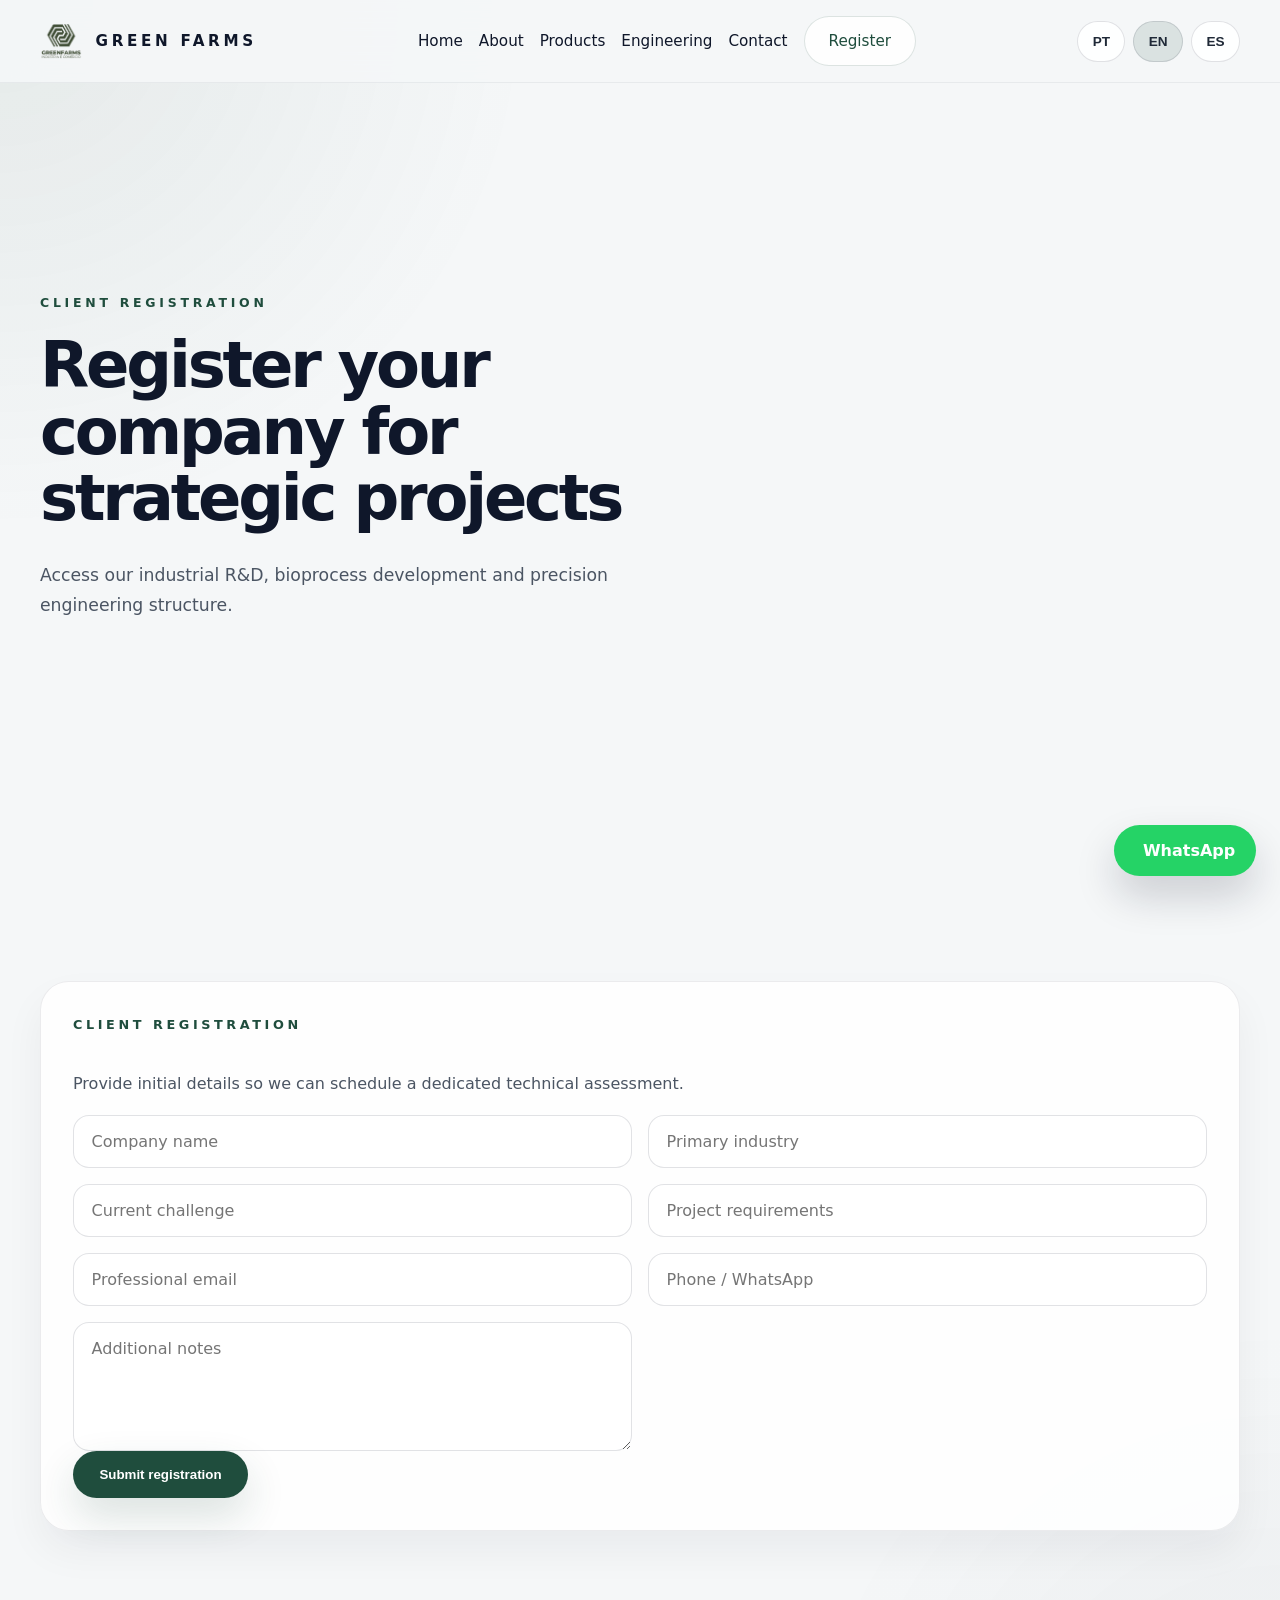
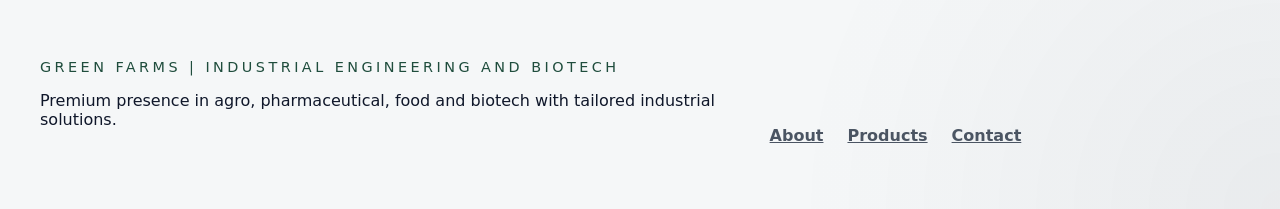
==== cadastro.html @ e85f62c5 "Atualização completa do tema" ====
<!DOCTYPE html>
<html lang="pt-BR">
<head>
  <meta charset="UTF-8">
  <meta name="viewport" content="width=device-width, initial-scale=1.0">
  <title>Green Farms | Cadastro de Cliente</title>
  <meta name="description" content="Registre sua empresa para projetos industriais sob medida e acesso técnico premium da Green Farms.">
  <link rel="stylesheet" href="styles.css">
</head>
<body>
  <div class="page-shell">
    <header class="site-header">
      <div class="container header-inner">
        <a class="brand" href="index.html">
          <img src="images/company_logo.png" alt="Green Farms" class="brand-mark">
          <span class="brand-text">GREEN FARMS</span>
        </a>
        <button class="nav-toggle" aria-label="Abrir navegação" data-toggle="nav"></button>
        <nav class="site-nav" data-nav>
          <a data-i18n="nav.home" href="index.html">Início</a>
          <a data-i18n="nav.about" href="sobre.html">Sobre</a>
          <a data-i18n="nav.products" href="produtos.html">Produtos</a>
          <a data-i18n="nav.engineering" href="engenharia.html">Engenharia</a>
          <a data-i18n="nav.contact" href="contato.html">Contato</a>
          <a data-i18n="nav.register" href="cadastro.html" class="button outline">Cadastro</a>
        </nav>
        <div class="language-switcher" aria-label="Mudar idioma">
          <button type="button" data-lang="pt">PT</button>
          <button type="button" data-lang="en">EN</button>
          <button type="button" data-lang="es">ES</button>
        </div>
      </div>
    </header>

    <main>
      <section class="hero">
        <div class="container">
          <div class="hero-copy">
            <span class="eyebrow" data-i18n="register.formTitle">Cadastro de cliente</span>
            <h1 data-i18n="register.heroTitle">Cadastre sua empresa para projetos estratégicos</h1>
            <p data-i18n="register.heroText">Acesse nossa estrutura de P&D industrial, desenvolvimento de bioprocessos e engenharia de precisão.</p>
          </div>
        </div>
      </section>

      <section class="section-panel">
        <div class="container">
          <div class="form-card">
            <span class="section-label" data-i18n="register.formTitle">Cadastro de cliente</span>
            <p data-i18n="register.formIntro">Forneça os dados iniciais para agendarmos uma avaliação técnica dedicada.</p>
            <form>
              <div class="form-grid">
                <input type="text" placeholder="Nome da empresa" data-i18n="register.company">
                <input type="text" placeholder="Segmento principal" data-i18n="register.industry">
                <input type="text" placeholder="Desafio atual" data-i18n="register.challenge">
                <input type="text" placeholder="Requisitos do projeto" data-i18n="register.requirements">
                <input type="email" placeholder="E-mail profissional" data-i18n="contact.email">
                <input type="tel" placeholder="Telefone / WhatsApp" data-i18n="contact.phone">
                <textarea rows="5" placeholder="Notas adicionais" data-i18n="register.message"></textarea>
              </div>
              <button type="submit" class="button primary" data-i18n="register.submit">Enviar cadastro</button>
            </form>
          </div>
        </div>
      </section>
    </main>

    <footer class="site-footer footer-split">
      <div class="container footer-grid">
        <div>
          <span class="footer-label" data-i18n="footer.trust">Green Farms | Engenharia e biotecnologia industrial</span>
          <p data-i18n="footer.description">Presença premium no agro, farmacêutico, alimentício e biotecnológico com soluções industriais sob medida.</p>
        </div>
        <div class="footer-links">
          <a href="sobre.html" data-i18n="footer.about">Sobre</a>
          <a href="produtos.html" data-i18n="footer.products">Produtos</a>
          <a href="contato.html" data-i18n="footer.contact">Contato</a>
        </div>
      </div>
    </footer>
  </div>
  <a class="whatsapp-float" href="https://wa.me/5516981349898?text=Ol%C3%A1%2C%20Green%20Farms%2C%20gostaria%20de%20falar%20sobre%20uma%20solu%C3%A7%C3%A3o%20industrial." target="_blank" rel="noopener noreferrer" aria-label="WhatsApp">
    <span>WhatsApp</span>
  </a>
  <script src="app.js"></script>
</body>
</html>
---- styles.css ----
:root {
  color-scheme: light;
  font-family: Inter, system-ui, -apple-system, BlinkMacSystemFont, "Segoe UI", sans-serif;
  background: #f4f5f7;
  color: #111827;
  --bg: #f5f7f8;
  --surface: rgba(255,255,255,0.86);
  --surface-strong: #ffffff;
  --text: #0f172a;
  --text-muted: #4b5563;
  --border: rgba(15,23,42,0.08);
  --accent: #1f2937;
  --primary: #1f4d3d;
  --shadow: 0 24px 80px rgba(15,23,42,0.08);
}

* {
  box-sizing: border-box;
}

html {
  scroll-behavior: smooth;
}

body {
  margin: 0;
  min-height: 100vh;
  background: radial-gradient(circle at top left, rgba(31,77,61,0.08), transparent 24%),
              radial-gradient(circle at bottom right, rgba(15,23,42,0.05), transparent 22%),
              var(--bg);
  color: var(--text);
}

img {
  max-width: 100%;
  display: block;
}

a {
  color: inherit;
}

button,
a.button {
  cursor: pointer;
}

.page-shell {
  position: relative;
}

.container {
  width: min(1200px, calc(100% - 2rem));
  margin: 0 auto;
}

.site-header {
  position: sticky;
  top: 0;
  width: 100%;
  z-index: 20;
  backdrop-filter: blur(18px);
  background: rgba(245,247,248,0.92);
  border-bottom: 1px solid rgba(15,23,42,0.06);
}

.header-inner {
  display: flex;
  align-items: center;
  justify-content: space-between;
  gap: 1rem;
  min-height: 82px;
}

.brand {
  display: flex;
  align-items: center;
  gap: 0.85rem;
  text-decoration: none;
}

.brand-mark {
  width: 42px;
  height: 42px;
  object-fit: contain;
}

.brand-text {
  font-size: 0.95rem;
  letter-spacing: 0.24em;
  font-weight: 700;
  text-transform: uppercase;
}

.nav-toggle {
  display: none;
  width: 48px;
  height: 48px;
  border: 1px solid rgba(15,23,42,0.1);
  background: rgba(255,255,255,0.9);
  border-radius: 14px;
  position: relative;
}

.nav-toggle::before,
.nav-toggle::after,
.nav-toggle span {
  content: "";
  position: absolute;
  left: 14px;
  right: 14px;
  height: 2px;
  background: var(--accent);
  border-radius: 999px;
}

.site-nav.open {
  display: flex;
  flex-direction: column;
  gap: 0.85rem;
}

.site-nav a.active {
  color: var(--primary);
}

.form-grid {
  display: grid;
  gap: 1rem;
  grid-template-columns: repeat(2, minmax(0, 1fr));
}

.form-grid input,
.form-grid textarea {
  width: 100%;
  border: 1px solid rgba(15,23,42,0.12);
  border-radius: 1rem;
  background: rgba(255,255,255,0.96);
  color: var(--text);
  padding: 1rem 1.1rem;
  font: inherit;
}

.form-grid textarea {
  resize: vertical;
}

.map-embed {
  min-height: 420px;
  padding: 0;
}

.map-frame {
  height: 100%;
  padding: 2rem;
  display: grid;
  place-items: center;
  background: linear-gradient(180deg, rgba(15,23,42,0.1) 0%, rgba(255,255,255,0.4) 100%);
}

.map-title {
  color: var(--text);
  font-weight: 700;
  text-align: center;
}

.value-list {
  list-style: disc;
  margin: 1.4rem 0 0 1.2rem;
  padding: 0;
  color: var(--text-muted);
  line-height: 1.8;
}

.value-list li {
  margin-bottom: 0.75rem;
}

.nav-toggle::before {
  top: 16px;
}

.nav-toggle::after {
  bottom: 16px;
}

.site-nav {
  display: flex;
  align-items: center;
  gap: 1rem;
  flex-wrap: wrap;
}

.site-nav a {
  color: var(--text);
  text-decoration: none;
  font-size: 0.95rem;
  font-weight: 500;
  transition: color 0.2s ease;
}

.site-nav a:hover {
  color: var(--primary);
}

.site-nav a.button {
  border: 1px solid rgba(31,77,61,0.15);
  padding: 0.92rem 1.5rem;
  border-radius: 999px;
  background: rgba(255,255,255,0.86);
}

.site-nav a.outline {
  color: var(--primary);
}

.language-switcher {
  display: flex;
  align-items: center;
  gap: 0.5rem;
}

.language-switcher button {
  border: 1px solid rgba(15,23,42,0.12);
  background: rgba(255,255,255,0.9);
  color: var(--accent);
  font-weight: 700;
  font-size: 0.85rem;
  padding: 0.75rem 0.9rem;
  border-radius: 999px;
  transition: transform 0.2s ease, background 0.2s ease;
}

.language-switcher button:hover,
.language-switcher button.active {
  background: rgba(31,77,61,0.12);
}

.hero {
  min-height: calc(100vh - 82px);
  display: grid;
  align-items: center;
  padding: 4rem 0 6rem;
}

.hero-split .hero-panel {
  display: grid;
  grid-template-columns: minmax(0, 1.1fr) minmax(360px, 1fr);
  gap: 2rem;
  align-items: center;
}

.hero-copy {
  max-width: 640px;
}

.eyebrow {
  display: inline-flex;
  text-transform: uppercase;
  letter-spacing: 0.3em;
  font-size: 0.78rem;
  color: var(--primary);
  font-weight: 700;
  margin-bottom: 1.4rem;
}

.hero h1 {
  font-size: clamp(2.6rem, 5vw, 4.2rem);
  line-height: 1.04;
  letter-spacing: -0.05em;
  margin: 0;
}

.hero p {
  margin: 1.75rem 0 2.5rem;
  max-width: 680px;
  color: var(--text-muted);
  font-size: 1.08rem;
  line-height: 1.75;
}

.hero-actions {
  display: flex;
  flex-wrap: wrap;
  gap: 1rem;
}

.button {
  display: inline-flex;
  align-items: center;
  justify-content: center;
  padding: 1rem 1.65rem;
  border-radius: 999px;
  border: none;
  text-decoration: none;
  transition: transform 0.25s ease, box-shadow 0.25s ease, background 0.25s ease;
  font-weight: 700;
}

.button.primary {
  background: var(--primary);
  color: #ffffff;
  box-shadow: 0 18px 40px rgba(31,77,61,0.16);
}

.button.secondary {
  background: rgba(255,255,255,0.92);
  color: var(--text);
  border: 1px solid rgba(15,23,42,0.08);
}

.button:hover {
  transform: translateY(-2px);
}

.glass-card {
  background: rgba(255,255,255,0.72);
  border: 1px solid rgba(255,255,255,0.6);
  box-shadow: var(--shadow);
  backdrop-filter: blur(20px);
  border-radius: 2rem;
  overflow: hidden;
  min-height: 420px;
  display: grid;
  align-items: end;
  position: relative;
}

.glass-card img {
  width: 100%;
  height: auto;
  object-fit: cover;
  display: block;
}

.hero-media-tag {
  position: absolute;
  left: 1.5rem;
  bottom: 1.5rem;
  background: rgba(15,23,42,0.88);
  color: #ffffff;
  padding: 0.85rem 1.1rem;
  border-radius: 999px;
  max-width: 75%;
  font-size: 0.9rem;
}

.section-panel {
  padding: 5rem 0;
}

.section-featured {
  position: relative;
}

.section-grid {
  display: grid;
  gap: 2.5rem;
}

.section-featured .feature-list {
  display: grid;
  gap: 1.25rem;
}

.section-label {
  display: inline-flex;
  font-size: 0.8rem;
  letter-spacing: 0.28em;
  text-transform: uppercase;
  color: var(--primary);
  font-weight: 700;
  margin-bottom: 1rem;
}

.section-panel h2,
.section-panel h3 {
  color: var(--text);
}

.section-panel h2 {
  font-size: clamp(2rem, 4vw, 3.2rem);
  line-height: 1.05;
  max-width: 12ch;
  margin: 0;
}

.section-panel p {
  margin-top: 1.4rem;
  max-width: 700px;
  color: var(--text-muted);
  line-height: 1.8;
}

.feature-card,
.statement-card,
.glass-panel,
.info-card,
.form-card {
  background: var(--surface);
  border: 1px solid var(--border);
  border-radius: 1.8rem;
  padding: 2rem;
  box-shadow: 0 20px 40px rgba(15,23,42,0.05);
}

.feature-card h3,
.statement-card span {
  margin: 0 0 0.85rem;
  font-size: 1.05rem;
}

.feature-card p,
.statement-card p {
  margin: 0;
  color: var(--text-muted);
  line-height: 1.75;
}

.statements-grid {
  display: grid;
  gap: 1.25rem;
  grid-template-columns: repeat(auto-fit, minmax(220px, 1fr));
}

.section-statements {
  padding-top: 3rem;
}

.footer-split {
  padding: 3rem 0 4rem;
}

.footer-grid {
  display: grid;
  gap: 1.5rem;
  grid-template-columns: 1.5fr 1fr;
}

.footer-label {
  display: block;
  font-size: 0.9rem;
  letter-spacing: 0.24em;
  text-transform: uppercase;
  color: var(--primary);
  margin-bottom: 1rem;
}

.footer-links {
  display: flex;
  gap: 1.5rem;
  flex-wrap: wrap;
  align-items: flex-end;
}

.footer-links a {
  color: var(--text-muted);
  font-weight: 600;
}

.whatsapp-float {
  position: fixed;
  right: 1.5rem;
  bottom: 1.5rem;
  display: inline-flex;
  align-items: center;
  justify-content: center;
  padding: 1rem 1.3rem;
  border-radius: 999px;
  background: #25d366;
  color: #fff;
  text-decoration: none;
  box-shadow: 0 20px 40px rgba(15,23,42,0.18);
  z-index: 30;
  font-weight: 700;
}

.whatsapp-float span {
  margin-left: 0.5rem;
}

@media (max-width: 1024px) {
  .hero-split .hero-panel {
    grid-template-columns: 1fr;
  }

  .section-grid,
  .footer-grid {
    gap: 2rem;
  }
}

@media (max-width: 820px) {
  .header-inner {
    flex-wrap: wrap;
    align-items: flex-start;
  }

  .site-nav {
    width: 100%;
    justify-content: flex-start;
  }

  .nav-toggle {
    display: inline-flex;
  }

  .form-grid {
    grid-template-columns: 1fr;
  }
}

@media (max-width: 640px) {
  .container {
    width: min(100%, calc(100% - 1.5rem));
  }

  .hero {
    padding-top: 3rem;
  }

  .hero h1 {
    font-size: clamp(2rem, 9vw, 3.2rem);
  }

  .site-nav {
    flex-direction: column;
    width: 100%;
    padding: 1rem 0;
    border-top: 1px solid rgba(15,23,42,0.08);
  }

  .site-nav a {
    margin: 0;
    padding: 0.55rem 0;
  }

  .language-switcher {
    width: 100%;
    justify-content: flex-start;
    margin-top: 0.75rem;
  }
}
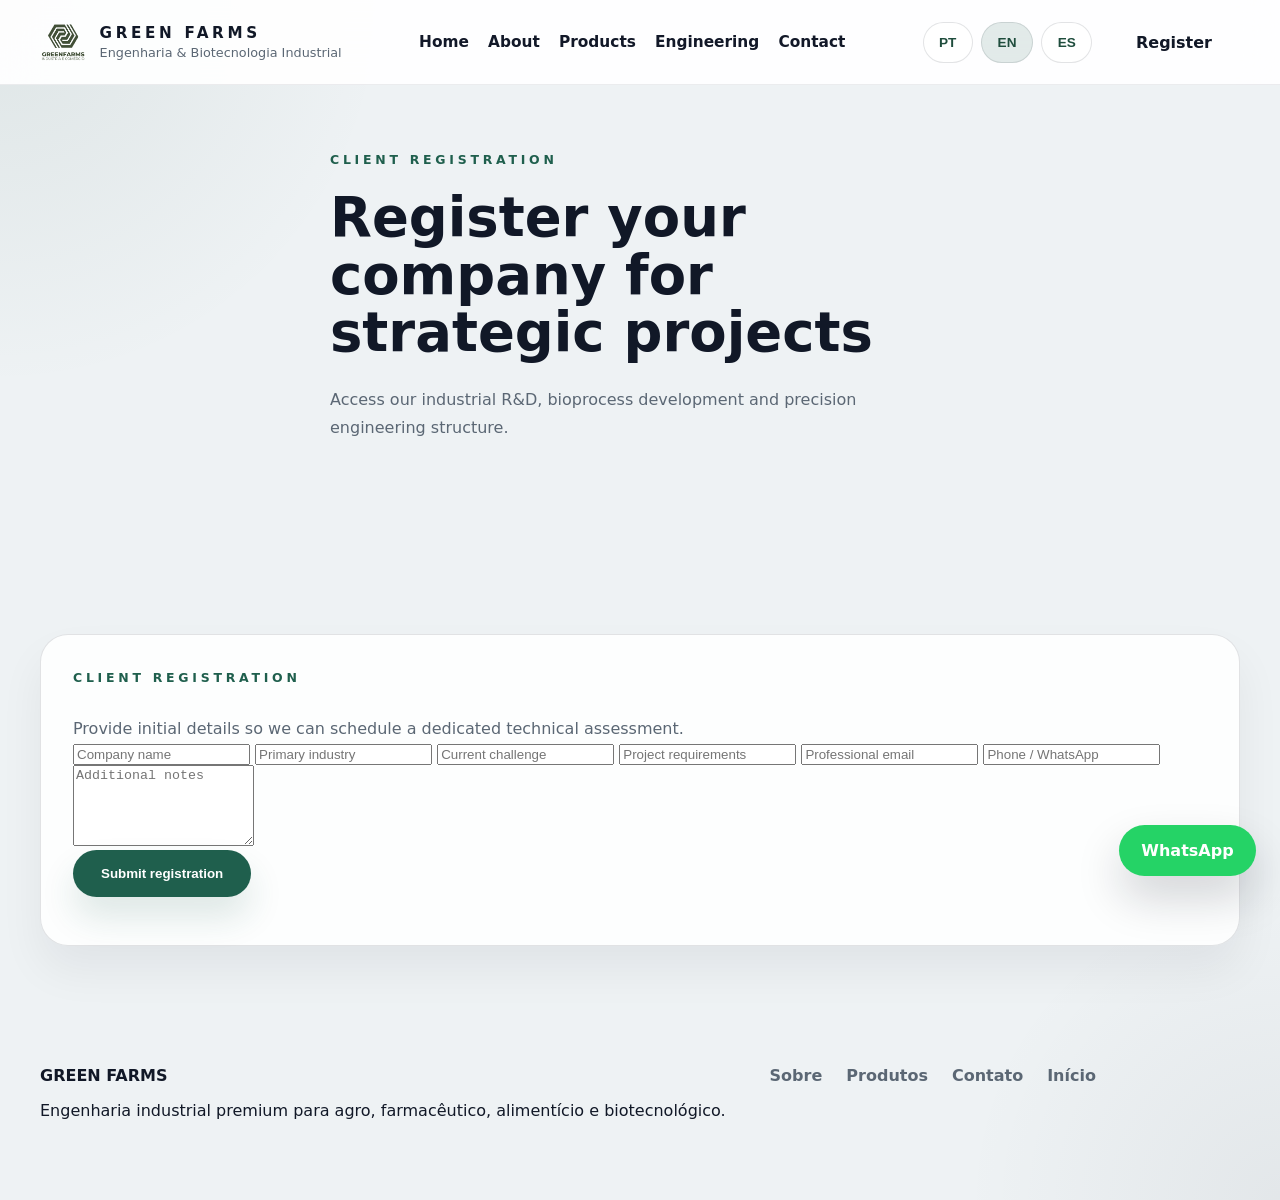
==== commit f7a68497: "Atualização completa do tema" ====
--- a/cadastro.html
+++ b/cadastro.html
@@ -13,75 +13,81 @@
       <div class="container header-inner">
         <a class="brand" href="index.html">
           <img src="images/company_logo.png" alt="Green Farms" class="brand-mark">
-          <span class="brand-text">GREEN FARMS</span>
+          <div class="brand-details">
+            <strong class="brand-name">GREEN FARMS</strong>
+            <span class="brand-subtitle">Engenharia & Biotecnologia Industrial</span>
+          </div>
         </a>
-        <button class="nav-toggle" aria-label="Abrir navegação" data-toggle="nav"></button>
+
         <nav class="site-nav" data-nav>
           <a data-i18n="nav.home" href="index.html">Início</a>
           <a data-i18n="nav.about" href="sobre.html">Sobre</a>
           <a data-i18n="nav.products" href="produtos.html">Produtos</a>
           <a data-i18n="nav.engineering" href="engenharia.html">Engenharia</a>
           <a data-i18n="nav.contact" href="contato.html">Contato</a>
-          <a data-i18n="nav.register" href="cadastro.html" class="button outline">Cadastro</a>
         </nav>
-        <div class="language-switcher" aria-label="Mudar idioma">
-          <button type="button" data-lang="pt">PT</button>
-          <button type="button" data-lang="en">EN</button>
-          <button type="button" data-lang="es">ES</button>
+
+        <div class="header-actions">
+          <div class="language-switcher" aria-label="Mudar idioma">
+            <button type="button" data-lang="pt">PT</button>
+            <button type="button" data-lang="en">EN</button>
+            <button type="button" data-lang="es">ES</button>
+          </div>
+          <a href="cadastro.html" class="button outline" data-i18n="nav.register">Cadastro</a>
+          <button class="nav-toggle" aria-label="Abrir navegação" data-toggle="nav"></button>
         </div>
       </div>
     </header>
 
     <main>
-      <section class="hero">
-        <div class="container">
-          <div class="hero-copy">
-            <span class="eyebrow" data-i18n="register.formTitle">Cadastro de cliente</span>
-            <h1 data-i18n="register.heroTitle">Cadastre sua empresa para projetos estratégicos</h1>
-            <p data-i18n="register.heroText">Acesse nossa estrutura de P&D industrial, desenvolvimento de bioprocessos e engenharia de precisão.</p>
-          </div>
+      <section class="hero section-medium">
+        <div class="container hero-copy">
+          <span class="eyebrow" data-i18n="register.formTitle">Cadastro de cliente</span>
+          <h1 data-i18n="register.heroTitle">Registre sua empresa para projetos industriais estratégicos.</h1>
+          <p data-i18n="register.heroText">Tenha acesso ao nosso know-how em P&D industrial, bioprocessos e engenharia de precisão.</p>
         </div>
       </section>
 
-      <section class="section-panel">
+      <section class="section section-panel">
         <div class="container">
           <div class="form-card">
             <span class="section-label" data-i18n="register.formTitle">Cadastro de cliente</span>
             <p data-i18n="register.formIntro">Forneça os dados iniciais para agendarmos uma avaliação técnica dedicada.</p>
-            <form>
+            <form data-endpoint="contact">
               <div class="form-grid">
-                <input type="text" placeholder="Nome da empresa" data-i18n="register.company">
-                <input type="text" placeholder="Segmento principal" data-i18n="register.industry">
-                <input type="text" placeholder="Desafio atual" data-i18n="register.challenge">
-                <input type="text" placeholder="Requisitos do projeto" data-i18n="register.requirements">
-                <input type="email" placeholder="E-mail profissional" data-i18n="contact.email">
-                <input type="tel" placeholder="Telefone / WhatsApp" data-i18n="contact.phone">
-                <textarea rows="5" placeholder="Notas adicionais" data-i18n="register.message"></textarea>
+                <input name="company" type="text" placeholder="Nome da empresa" data-i18n="register.company" required>
+                <input name="industry" type="text" placeholder="Segmento principal" data-i18n="register.industry" required>
+                <input name="challenge" type="text" placeholder="Desafio atual" data-i18n="register.challenge" required>
+                <input name="requirements" type="text" placeholder="Requisitos do projeto" data-i18n="register.requirements" required>
+                <input name="email" type="email" placeholder="E-mail profissional" data-i18n="contact.email" required>
+                <input name="phone" type="tel" placeholder="Telefone / WhatsApp" data-i18n="contact.phone" required>
+                <textarea name="message" rows="5" placeholder="Notas adicionais" data-i18n="register.message"></textarea>
               </div>
               <button type="submit" class="button primary" data-i18n="register.submit">Enviar cadastro</button>
+              <p class="form-status" aria-live="polite"></p>
             </form>
           </div>
         </div>
       </section>
     </main>
 
-    <footer class="site-footer footer-split">
+    <footer class="site-footer">
       <div class="container footer-grid">
         <div>
-          <span class="footer-label" data-i18n="footer.trust">Green Farms | Engenharia e biotecnologia industrial</span>
-          <p data-i18n="footer.description">Presença premium no agro, farmacêutico, alimentício e biotecnológico com soluções industriais sob medida.</p>
+          <strong>GREEN FARMS</strong>
+          <p>Engenharia industrial premium para agro, farmacêutico, alimentício e biotecnológico.</p>
         </div>
-        <div class="footer-links">
-          <a href="sobre.html" data-i18n="footer.about">Sobre</a>
-          <a href="produtos.html" data-i18n="footer.products">Produtos</a>
-          <a href="contato.html" data-i18n="footer.contact">Contato</a>
-        </div>
+        <nav class="footer-nav">
+          <a href="sobre.html">Sobre</a>
+          <a href="produtos.html">Produtos</a>
+          <a href="contato.html">Contato</a>
+          <a href="index.html">Início</a>
+        </nav>
       </div>
     </footer>
   </div>
-  <a class="whatsapp-float" href="https://wa.me/5516981349898?text=Ol%C3%A1%2C%20Green%20Farms%2C%20gostaria%20de%20falar%20sobre%20uma%20solu%C3%A7%C3%A3o%20industrial." target="_blank" rel="noopener noreferrer" aria-label="WhatsApp">
-    <span>WhatsApp</span>
-  </a>
+
+  <a class="whatsapp-float" href="https://wa.me/5516981349898?text=Ol%C3%A1%2C%20Green%20Farms.%20Preciso%20de%20uma%20solu%C3%A7%C3%A3o%20industrial." target="_blank" rel="noopener noreferrer">WhatsApp</a>
   <script src="app.js"></script>
 </body>
 </html>
--- a/styles.css
+++ b/styles.css
@@ -1,17 +1,19 @@
+/* Global theme */
 :root {
   color-scheme: light;
   font-family: Inter, system-ui, -apple-system, BlinkMacSystemFont, "Segoe UI", sans-serif;
-  background: #f4f5f7;
+  background: #f5f7f9;
   color: #111827;
-  --bg: #f5f7f8;
-  --surface: rgba(255,255,255,0.86);
+  --bg: #eef2f4;
+  --surface: rgba(255,255,255,0.88);
   --surface-strong: #ffffff;
-  --text: #0f172a;
-  --text-muted: #4b5563;
-  --border: rgba(15,23,42,0.08);
-  --accent: #1f2937;
-  --primary: #1f4d3d;
-  --shadow: 0 24px 80px rgba(15,23,42,0.08);
+  --text: #121828;
+  --text-muted: #5b6774;
+  --border: rgba(18,24,40,0.12);
+  --accent: #1f4d3d;
+  --primary: #1f5f4d;
+  --shadow: 0 30px 60px rgba(18,24,40,0.08);
+  --radius: 28px;
 }
 
 * {
@@ -25,10 +27,9 @@
 body {
   margin: 0;
   min-height: 100vh;
-  background: radial-gradient(circle at top left, rgba(31,77,61,0.08), transparent 24%),
-              radial-gradient(circle at bottom right, rgba(15,23,42,0.05), transparent 22%),
+  background: radial-gradient(circle at top left, rgba(31,77,61,0.08), transparent 22%),
+              radial-gradient(circle at bottom right, rgba(18,24,40,0.05), transparent 18%),
               var(--bg);
-  color: var(--text);
 }
 
 img {
@@ -59,9 +60,9 @@
   top: 0;
   width: 100%;
   z-index: 20;
+  background: rgba(255,255,255,0.92);
+  border-bottom: 1px solid rgba(18,24,40,0.08);
   backdrop-filter: blur(18px);
-  background: rgba(245,247,248,0.92);
-  border-bottom: 1px solid rgba(15,23,42,0.06);
 }
 
 .header-inner {
@@ -69,7 +70,7 @@
   align-items: center;
   justify-content: space-between;
   gap: 1rem;
-  min-height: 82px;
+  min-height: 84px;
 }
 
 .brand {
@@ -80,31 +81,96 @@
 }
 
 .brand-mark {
-  width: 42px;
-  height: 42px;
+  width: 46px;
+  height: 46px;
   object-fit: contain;
 }
 
-.brand-text {
+.brand-details {
+  display: flex;
+  flex-direction: column;
+  gap: 0.15rem;
+}
+
+.brand-name {
   font-size: 0.95rem;
   letter-spacing: 0.24em;
   font-weight: 700;
   text-transform: uppercase;
 }
 
+.brand-subtitle {
+  font-size: 0.8rem;
+  color: var(--text-muted);
+}
+
+.site-nav {
+  display: flex;
+  align-items: center;
+  gap: 1.2rem;
+  flex-wrap: wrap;
+}
+
+.site-nav a {
+  color: var(--text);
+  text-decoration: none;
+  font-size: 0.96rem;
+  font-weight: 600;
+  transition: color 0.2s ease;
+}
+
+.site-nav a:hover,
+.site-nav a.active {
+  color: var(--primary);
+}
+
+.site-nav a.button {
+  padding: 0.95rem 1.5rem;
+  border-radius: 999px;
+  border: 1px solid rgba(31,95,77,0.16);
+  background: rgba(255,255,255,0.92);
+}
+
+.header-actions {
+  display: flex;
+  align-items: center;
+  gap: 1rem;
+}
+
+.language-switcher {
+  display: flex;
+  align-items: center;
+  gap: 0.55rem;
+}
+
+.language-switcher button {
+  border: 1px solid rgba(18,24,40,0.12);
+  background: rgba(255,255,255,0.92);
+  color: var(--accent);
+  font-weight: 700;
+  font-size: 0.85rem;
+  padding: 0.75rem 0.95rem;
+  border-radius: 999px;
+  transition: background 0.2s ease, transform 0.2s ease;
+}
+
+.language-switcher button:hover,
+.language-switcher button.active {
+  background: rgba(31,95,77,0.12);
+}
+
 .nav-toggle {
   display: none;
-  width: 48px;
-  height: 48px;
-  border: 1px solid rgba(15,23,42,0.1);
-  background: rgba(255,255,255,0.9);
-  border-radius: 14px;
+  width: 46px;
+  height: 46px;
+  border: 1px solid rgba(18,24,40,0.12);
+  border-radius: 16px;
+  background: rgba(255,255,255,0.95);
   position: relative;
 }
 
 .nav-toggle::before,
-.nav-toggle::after,
-.nav-toggle span {
+.nav-toggle::after {
   content: "";
   position: absolute;
   left: 14px;
@@ -114,68 +180,6 @@
   border-radius: 999px;
 }
 
-.site-nav.open {
-  display: flex;
-  flex-direction: column;
-  gap: 0.85rem;
-}
-
-.site-nav a.active {
-  color: var(--primary);
-}
-
-.form-grid {
-  display: grid;
-  gap: 1rem;
-  grid-template-columns: repeat(2, minmax(0, 1fr));
-}
-
-.form-grid input,
-.form-grid textarea {
-  width: 100%;
-  border: 1px solid rgba(15,23,42,0.12);
-  border-radius: 1rem;
-  background: rgba(255,255,255,0.96);
-  color: var(--text);
-  padding: 1rem 1.1rem;
-  font: inherit;
-}
-
-.form-grid textarea {
-  resize: vertical;
-}
-
-.map-embed {
-  min-height: 420px;
-  padding: 0;
-}
-
-.map-frame {
-  height: 100%;
-  padding: 2rem;
-  display: grid;
-  place-items: center;
-  background: linear-gradient(180deg, rgba(15,23,42,0.1) 0%, rgba(255,255,255,0.4) 100%);
-}
-
-.map-title {
-  color: var(--text);
-  font-weight: 700;
-  text-align: center;
-}
-
-.value-list {
-  list-style: disc;
-  margin: 1.4rem 0 0 1.2rem;
-  padding: 0;
-  color: var(--text-muted);
-  line-height: 1.8;
-}
-
-.value-list li {
-  margin-bottom: 0.75rem;
-}
-
 .nav-toggle::before {
   top: 16px;
 }
@@ -184,77 +188,30 @@
   bottom: 16px;
 }
 
-.site-nav {
-  display: flex;
-  align-items: center;
-  gap: 1rem;
-  flex-wrap: wrap;
-}
-
-.site-nav a {
-  color: var(--text);
-  text-decoration: none;
-  font-size: 0.95rem;
-  font-weight: 500;
-  transition: color 0.2s ease;
-}
-
-.site-nav a:hover {
-  color: var(--primary);
-}
-
-.site-nav a.button {
-  border: 1px solid rgba(31,77,61,0.15);
-  padding: 0.92rem 1.5rem;
-  border-radius: 999px;
-  background: rgba(255,255,255,0.86);
-}
-
-.site-nav a.outline {
-  color: var(--primary);
-}
-
-.language-switcher {
-  display: flex;
-  align-items: center;
-  gap: 0.5rem;
-}
-
-.language-switcher button {
-  border: 1px solid rgba(15,23,42,0.12);
-  background: rgba(255,255,255,0.9);
-  color: var(--accent);
-  font-weight: 700;
-  font-size: 0.85rem;
-  padding: 0.75rem 0.9rem;
-  border-radius: 999px;
-  transition: transform 0.2s ease, background 0.2s ease;
-}
-
-.language-switcher button:hover,
-.language-switcher button.active {
-  background: rgba(31,77,61,0.12);
-}
-
 .hero {
-  min-height: calc(100vh - 82px);
-  display: grid;
-  align-items: center;
-  padding: 4rem 0 6rem;
-}
-
-.hero-split .hero-panel {
-  display: grid;
-  grid-template-columns: minmax(0, 1.1fr) minmax(360px, 1fr);
+  padding: 5rem 0 6rem;
+}
+
+.hero.section-medium {
+  padding: 4rem 0 5rem;
+}
+
+.hero.section-large {
+  padding: 5rem 0 6rem;
+}
+
+.hero-grid {
+  display: grid;
+  grid-template-columns: 1.1fr 0.9fr;
   gap: 2rem;
   align-items: center;
 }
 
 .hero-copy {
-  max-width: 640px;
-}
-
-.eyebrow {
+  max-width: 620px;
+}
+
+.hero-copy .eyebrow {
   display: inline-flex;
   text-transform: uppercase;
   letter-spacing: 0.3em;
@@ -265,18 +222,17 @@
 }
 
 .hero h1 {
-  font-size: clamp(2.6rem, 5vw, 4.2rem);
-  line-height: 1.04;
-  letter-spacing: -0.05em;
+  font-size: clamp(2.1rem, 4.5vw, 3.4rem);
+  line-height: 1.05;
   margin: 0;
 }
 
 .hero p {
-  margin: 1.75rem 0 2.5rem;
-  max-width: 680px;
+  margin: 1.6rem 0 2.5rem;
   color: var(--text-muted);
-  font-size: 1.08rem;
+  max-width: 700px;
   line-height: 1.75;
+  font-size: 1rem;
 }
 
 .hero-actions {
@@ -289,172 +245,218 @@
   display: inline-flex;
   align-items: center;
   justify-content: center;
-  padding: 1rem 1.65rem;
+  padding: 1rem 1.75rem;
   border-radius: 999px;
   border: none;
   text-decoration: none;
+  font-weight: 700;
   transition: transform 0.25s ease, box-shadow 0.25s ease, background 0.25s ease;
-  font-weight: 700;
 }
 
 .button.primary {
   background: var(--primary);
   color: #ffffff;
-  box-shadow: 0 18px 40px rgba(31,77,61,0.16);
+  box-shadow: 0 20px 35px rgba(31,95,77,0.14);
 }
 
 .button.secondary {
   background: rgba(255,255,255,0.92);
   color: var(--text);
-  border: 1px solid rgba(15,23,42,0.08);
+  border: 1px solid rgba(18,24,40,0.12);
 }
 
 .button:hover {
   transform: translateY(-2px);
 }
 
-.glass-card {
-  background: rgba(255,255,255,0.72);
-  border: 1px solid rgba(255,255,255,0.6);
-  box-shadow: var(--shadow);
-  backdrop-filter: blur(20px);
+.hero-pillars {
+  display: grid;
+  grid-template-columns: repeat(3, minmax(0, auto));
+  gap: 0.75rem;
+  margin-top: 2rem;
+}
+
+.hero-pillars span {
+  font-size: 0.85rem;
+  color: var(--text-muted);
+  padding: 0.95rem 1rem;
+  background: rgba(255,255,255,0.9);
+  border-radius: 999px;
+  border: 1px solid rgba(18,24,40,0.08);
+}
+
+.hero-media {
+  display: grid;
+}
+
+.visual-card {
   border-radius: 2rem;
   overflow: hidden;
-  min-height: 420px;
-  display: grid;
-  align-items: end;
+  box-shadow: var(--shadow);
+  background: rgba(255,255,255,0.95);
   position: relative;
 }
 
-.glass-card img {
+.visual-card img {
   width: 100%;
-  height: auto;
+  aspect-ratio: 4 / 3;
   object-fit: cover;
-  display: block;
-}
-
-.hero-media-tag {
+}
+
+.visual-label {
   position: absolute;
   left: 1.5rem;
   bottom: 1.5rem;
-  background: rgba(15,23,42,0.88);
-  color: #ffffff;
-  padding: 0.85rem 1.1rem;
-  border-radius: 999px;
-  max-width: 75%;
+  background: rgba(18,24,40,0.88);
+  color: #fff;
+  padding: 0.85rem 1.15rem;
+  border-radius: 999px;
   font-size: 0.9rem;
 }
 
-.section-panel {
-  padding: 5rem 0;
-}
-
-.section-featured {
-  position: relative;
-}
-
-.section-grid {
-  display: grid;
-  gap: 2.5rem;
-}
-
-.section-featured .feature-list {
-  display: grid;
-  gap: 1.25rem;
+.section {
+  padding: 4.5rem 0;
+}
+
+.section-split .section-grid,
+.section-cta .cta-card {
+  display: grid;
+  grid-template-columns: 1.25fr 0.95fr;
+  gap: 2rem;
+  align-items: center;
+}
+
+.section-header {
+  margin-bottom: 2rem;
 }
 
 .section-label {
   display: inline-flex;
-  font-size: 0.8rem;
-  letter-spacing: 0.28em;
+  font-size: 0.78rem;
+  letter-spacing: 0.3em;
   text-transform: uppercase;
   color: var(--primary);
   font-weight: 700;
-  margin-bottom: 1rem;
-}
-
-.section-panel h2,
-.section-panel h3 {
-  color: var(--text);
-}
-
-.section-panel h2 {
-  font-size: clamp(2rem, 4vw, 3.2rem);
+  margin-bottom: 0.85rem;
+}
+
+.section-header h2 {
+  margin: 0;
+  font-size: clamp(2rem, 3.6vw, 3rem);
   line-height: 1.05;
-  max-width: 12ch;
-  margin: 0;
-}
-
-.section-panel p {
-  margin-top: 1.4rem;
-  max-width: 700px;
+}
+
+.section-header p,
+.feature-card p,
+.mini-card p,
+.info-card p,
+.form-card p {
+  margin: 1rem 0 0;
   color: var(--text-muted);
   line-height: 1.8;
 }
 
-.feature-card,
-.statement-card,
-.glass-panel,
+.feature-list,
+.cards-grid,
+.statements-grid {
+  display: grid;
+  gap: 1.25rem;
+}
+
+.feature-list article,
+.mini-card,
 .info-card,
-.form-card {
+.form-card,
+.cta-card {
   background: var(--surface);
   border: 1px solid var(--border);
-  border-radius: 1.8rem;
+  border-radius: var(--radius);
   padding: 2rem;
-  box-shadow: 0 20px 40px rgba(15,23,42,0.05);
-}
-
-.feature-card h3,
-.statement-card span {
-  margin: 0 0 0.85rem;
+  box-shadow: 0 24px 45px rgba(18,24,40,0.06);
+}
+
+.feature-list article strong,
+.mini-card span {
+  display: block;
   font-size: 1.05rem;
-}
-
-.feature-card p,
-.statement-card p {
-  margin: 0;
-  color: var(--text-muted);
-  line-height: 1.75;
-}
-
-.statements-grid {
-  display: grid;
-  gap: 1.25rem;
-  grid-template-columns: repeat(auto-fit, minmax(220px, 1fr));
-}
-
-.section-statements {
-  padding-top: 3rem;
-}
-
-.footer-split {
+  margin-bottom: 0.75rem;
+}
+
+.cards-grid {
+  grid-template-columns: repeat(auto-fit, minmax(240px, 1fr));
+}
+
+.mini-card {
+  min-height: 180px;
+}
+
+.mini-card span {
+  font-weight: 700;
+}
+
+.info-card {
+  min-height: 220px;
+}
+
+.form-card {
+  position: relative;
+}
+
+.map-panel {
+  min-height: 400px;
+  background: linear-gradient(180deg, rgba(255,255,255,0.96), rgba(228,236,242,0.96));
+  border: 1px solid rgba(18,24,40,0.08);
+  border-radius: var(--radius);
+  box-shadow: 0 24px 45px rgba(18,24,40,0.06);
+  display: grid;
+  place-items: center;
+  padding: 2rem;
+}
+
+.map-title {
+  display: inline-flex;
+  padding: 1rem 1.25rem;
+  background: rgba(255,255,255,0.92);
+  border-radius: 999px;
+  color: var(--text);
+  font-weight: 700;
+}
+
+.cta-card {
+  display: grid;
+  grid-template-columns: 1.35fr auto;
+  align-items: center;
+  gap: 2rem;
+  padding: 2rem 2.5rem;
+}
+
+.cta-card h2 {
+  margin: 0.5rem 0 0;
+  font-size: clamp(2rem, 3.4vw, 2.6rem);
+}
+
+.footer-grid {
+  display: grid;
+  grid-template-columns: 1.5fr 1fr;
+  gap: 1.5rem;
   padding: 3rem 0 4rem;
 }
 
-.footer-grid {
-  display: grid;
-  gap: 1.5rem;
-  grid-template-columns: 1.5fr 1fr;
-}
-
-.footer-label {
-  display: block;
-  font-size: 0.9rem;
-  letter-spacing: 0.24em;
-  text-transform: uppercase;
-  color: var(--primary);
-  margin-bottom: 1rem;
-}
-
-.footer-links {
+.footer-nav {
   display: flex;
   gap: 1.5rem;
   flex-wrap: wrap;
-  align-items: flex-end;
-}
-
-.footer-links a {
+}
+
+.footer-nav a {
   color: var(--text-muted);
+  text-decoration: none;
+  font-weight: 600;
+}
+
+.form-status {
+  margin-top: 0.9rem;
+  color: var(--primary);
   font-weight: 600;
 }
 
@@ -465,12 +467,12 @@
   display: inline-flex;
   align-items: center;
   justify-content: center;
-  padding: 1rem 1.3rem;
+  padding: 1rem 1.4rem;
   border-radius: 999px;
   background: #25d366;
   color: #fff;
   text-decoration: none;
-  box-shadow: 0 20px 40px rgba(15,23,42,0.18);
+  box-shadow: 0 22px 45px rgba(18,24,40,0.18);
   z-index: 30;
   font-weight: 700;
 }
@@ -480,13 +482,14 @@
 }
 
 @media (max-width: 1024px) {
-  .hero-split .hero-panel {
+  .hero-grid,
+  .section-split .section-grid,
+  .cta-card {
     grid-template-columns: 1fr;
   }
 
-  .section-grid,
-  .footer-grid {
-    gap: 2rem;
+  .hero {
+    padding: 4rem 0 5rem;
   }
 }
 
@@ -498,7 +501,19 @@
 
   .site-nav {
     width: 100%;
-    justify-content: flex-start;
+    flex-direction: column;
+    padding: 1rem 0;
+    border-top: 1px solid rgba(18,24,40,0.08);
+    display: none;
+  }
+
+  .site-nav.open {
+    display: flex;
+  }
+
+  .site-nav a {
+    margin: 0;
+    padding: 0.65rem 0;
   }
 
   .nav-toggle {
@@ -507,32 +522,6 @@
 
   .form-grid {
     grid-template-columns: 1fr;
-  }
-}
-
-@media (max-width: 640px) {
-  .container {
-    width: min(100%, calc(100% - 1.5rem));
-  }
-
-  .hero {
-    padding-top: 3rem;
-  }
-
-  .hero h1 {
-    font-size: clamp(2rem, 9vw, 3.2rem);
-  }
-
-  .site-nav {
-    flex-direction: column;
-    width: 100%;
-    padding: 1rem 0;
-    border-top: 1px solid rgba(15,23,42,0.08);
-  }
-
-  .site-nav a {
-    margin: 0;
-    padding: 0.55rem 0;
   }
 
   .language-switcher {
@@ -541,3 +530,17 @@
     margin-top: 0.75rem;
   }
 }
+
+@media (max-width: 640px) {
+  .container {
+    width: min(100%, calc(100% - 1.5rem));
+  }
+
+  .hero h1 {
+    font-size: clamp(1.8rem, 9vw, 2.8rem);
+  }
+
+  .hero-pillars {
+    grid-template-columns: 1fr;
+  }
+}
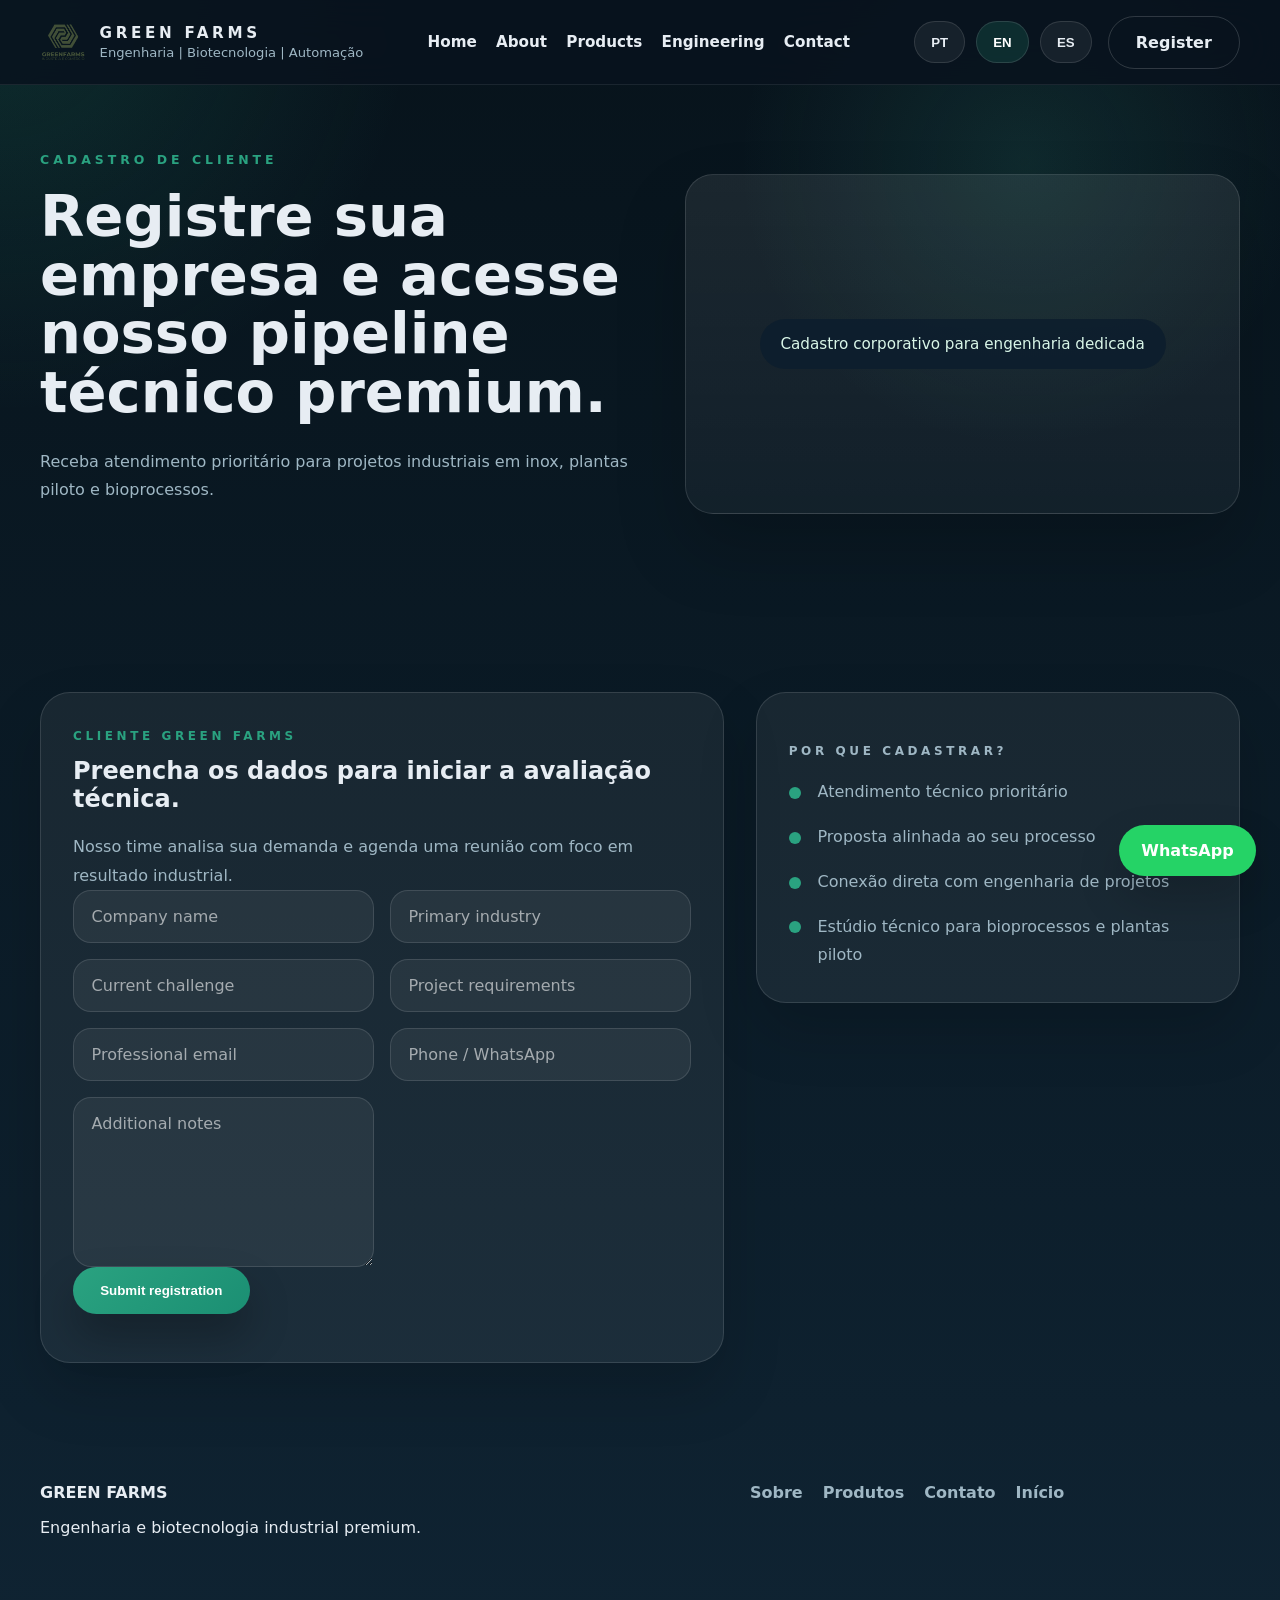
==== commit 5b78813f: "Atualização completa do tema" ====
--- a/cadastro.html
+++ b/cadastro.html
@@ -15,7 +15,7 @@
           <img src="images/company_logo.png" alt="Green Farms" class="brand-mark">
           <div class="brand-details">
             <strong class="brand-name">GREEN FARMS</strong>
-            <span class="brand-subtitle">Engenharia & Biotecnologia Industrial</span>
+            <span class="brand-subtitle">Engenharia | Biotecnologia | Automação</span>
           </div>
         </a>
 
@@ -40,19 +40,27 @@
     </header>
 
     <main>
-      <section class="hero section-medium">
-        <div class="container hero-copy">
-          <span class="eyebrow" data-i18n="register.formTitle">Cadastro de cliente</span>
-          <h1 data-i18n="register.heroTitle">Registre sua empresa para projetos industriais estratégicos.</h1>
-          <p data-i18n="register.heroText">Tenha acesso ao nosso know-how em P&D industrial, bioprocessos e engenharia de precisão.</p>
+      <section class="hero hero-medium">
+        <div class="container hero-grid">
+          <div class="hero-copy">
+            <span class="eyebrow">Cadastro de Cliente</span>
+            <h1>Registre sua empresa e acesse nosso pipeline técnico premium.</h1>
+            <p>Receba atendimento prioritário para projetos industriais em inox, plantas piloto e bioprocessos.</p>
+          </div>
+          <div class="hero-visual compact-card">
+            <div class="visual-card small-card">
+              <div class="visual-label">Cadastro corporativo para engenharia dedicada</div>
+            </div>
+          </div>
         </div>
       </section>
 
       <section class="section section-panel">
-        <div class="container">
+        <div class="container section-grid">
           <div class="form-card">
-            <span class="section-label" data-i18n="register.formTitle">Cadastro de cliente</span>
-            <p data-i18n="register.formIntro">Forneça os dados iniciais para agendarmos uma avaliação técnica dedicada.</p>
+            <span class="section-label">Cliente Green Farms</span>
+            <h2>Preencha os dados para iniciar a avaliação técnica.</h2>
+            <p>Nosso time analisa sua demanda e agenda uma reunião com foco em resultado industrial.</p>
             <form data-endpoint="contact">
               <div class="form-grid">
                 <input name="company" type="text" placeholder="Nome da empresa" data-i18n="register.company" required>
@@ -67,6 +75,16 @@
               <p class="form-status" aria-live="polite"></p>
             </form>
           </div>
+
+          <aside class="info-card">
+            <p class="section-label">Por que cadastrar?</p>
+            <ul class="checklist">
+              <li>Atendimento técnico prioritário</li>
+              <li>Proposta alinhada ao seu processo</li>
+              <li>Conexão direta com engenharia de projetos</li>
+              <li>Estúdio técnico para bioprocessos e plantas piloto</li>
+            </ul>
+          </aside>
         </div>
       </section>
     </main>
@@ -75,7 +93,7 @@
       <div class="container footer-grid">
         <div>
           <strong>GREEN FARMS</strong>
-          <p>Engenharia industrial premium para agro, farmacêutico, alimentício e biotecnológico.</p>
+          <p>Engenharia e biotecnologia industrial premium.</p>
         </div>
         <nav class="footer-nav">
           <a href="sobre.html">Sobre</a>
--- a/styles.css
+++ b/styles.css
@@ -1,22 +1,21 @@
-/* Global theme */
 :root {
-  color-scheme: light;
+  color-scheme: dark;
   font-family: Inter, system-ui, -apple-system, BlinkMacSystemFont, "Segoe UI", sans-serif;
-  background: #f5f7f9;
-  color: #111827;
-  --bg: #eef2f4;
-  --surface: rgba(255,255,255,0.88);
-  --surface-strong: #ffffff;
-  --text: #121828;
-  --text-muted: #5b6774;
-  --border: rgba(18,24,40,0.12);
-  --accent: #1f4d3d;
-  --primary: #1f5f4d;
-  --shadow: 0 30px 60px rgba(18,24,40,0.08);
+  background: #07131b;
+  color: #f4f7fb;
+  --bg: #07131b;
+  --surface: rgba(8, 23, 35, 0.88);
+  --surface-strong: rgba(16, 40, 58, 0.95);
+  --text: #e7edf3;
+  --text-muted: #9fb7c4;
+  --border: rgba(255, 255, 255, 0.12);
+  --accent: #4aa17d;
+  --primary: #2aa280;
+  --shadow: 0 30px 60px rgba(0, 0, 0, 0.25);
   --radius: 28px;
 }
 
-* {
+*, *::before, *::after {
   box-sizing: border-box;
 }
 
@@ -27,9 +26,11 @@
 body {
   margin: 0;
   min-height: 100vh;
-  background: radial-gradient(circle at top left, rgba(31,77,61,0.08), transparent 22%),
-              radial-gradient(circle at bottom right, rgba(18,24,40,0.05), transparent 18%),
-              var(--bg);
+  background: radial-gradient(circle at top left, rgba(42, 162, 128, 0.18), transparent 20%),
+              radial-gradient(circle at 80% 10%, rgba(70, 190, 160, 0.12), transparent 16%),
+              linear-gradient(180deg, #07131b 0%, #0f2332 100%);
+  color: var(--text);
+  font-size: 16px;
 }
 
 img {
@@ -39,6 +40,7 @@
 
 a {
   color: inherit;
+  text-decoration: none;
 }
 
 button,
@@ -58,10 +60,9 @@
 .site-header {
   position: sticky;
   top: 0;
-  width: 100%;
   z-index: 20;
-  background: rgba(255,255,255,0.92);
-  border-bottom: 1px solid rgba(18,24,40,0.08);
+  background: rgba(9, 19, 30, 0.88);
+  border-bottom: 1px solid rgba(255, 255, 255, 0.08);
   backdrop-filter: blur(18px);
 }
 
@@ -77,7 +78,6 @@
   display: flex;
   align-items: center;
   gap: 0.85rem;
-  text-decoration: none;
 }
 
 .brand-mark {
@@ -100,7 +100,7 @@
 }
 
 .brand-subtitle {
-  font-size: 0.8rem;
+  font-size: 0.82rem;
   color: var(--text-muted);
 }
 
@@ -113,8 +113,7 @@
 
 .site-nav a {
   color: var(--text);
-  text-decoration: none;
-  font-size: 0.96rem;
+  font-size: 0.95rem;
   font-weight: 600;
   transition: color 0.2s ease;
 }
@@ -125,10 +124,10 @@
 }
 
 .site-nav a.button {
-  padding: 0.95rem 1.5rem;
-  border-radius: 999px;
-  border: 1px solid rgba(31,95,77,0.16);
-  background: rgba(255,255,255,0.92);
+  padding: 0.95rem 1.4rem;
+  border-radius: 999px;
+  border: 1px solid rgba(42, 162, 128, 0.22);
+  background: rgba(255,255,255,0.08);
 }
 
 .header-actions {
@@ -140,32 +139,33 @@
 .language-switcher {
   display: flex;
   align-items: center;
-  gap: 0.55rem;
+  gap: 0.7rem;
 }
 
 .language-switcher button {
-  border: 1px solid rgba(18,24,40,0.12);
-  background: rgba(255,255,255,0.92);
-  color: var(--accent);
-  font-weight: 700;
-  font-size: 0.85rem;
-  padding: 0.75rem 0.95rem;
-  border-radius: 999px;
-  transition: background 0.2s ease, transform 0.2s ease;
+  border: 1px solid rgba(255,255,255,0.12);
+  background: rgba(255,255,255,0.06);
+  color: var(--text);
+  font-weight: 700;
+  font-size: 0.83rem;
+  padding: 0.8rem 1rem;
+  border-radius: 999px;
+  transition: background 0.2s ease, color 0.2s ease;
 }
 
 .language-switcher button:hover,
 .language-switcher button.active {
-  background: rgba(31,95,77,0.12);
+  background: rgba(42, 162, 128, 0.18);
+  color: #fff;
 }
 
 .nav-toggle {
   display: none;
   width: 46px;
   height: 46px;
-  border: 1px solid rgba(18,24,40,0.12);
+  border: 1px solid rgba(255,255,255,0.12);
   border-radius: 16px;
-  background: rgba(255,255,255,0.95);
+  background: rgba(255,255,255,0.06);
   position: relative;
 }
 
@@ -173,10 +173,10 @@
 .nav-toggle::after {
   content: "";
   position: absolute;
-  left: 14px;
-  right: 14px;
+  left: 12px;
+  right: 12px;
   height: 2px;
-  background: var(--accent);
+  background: var(--text);
   border-radius: 999px;
 }
 
@@ -192,272 +192,227 @@
   padding: 5rem 0 6rem;
 }
 
-.hero.section-medium {
+.hero-medium {
   padding: 4rem 0 5rem;
 }
 
-.hero.section-large {
-  padding: 5rem 0 6rem;
-}
-
 .hero-grid {
   display: grid;
-  grid-template-columns: 1.1fr 0.9fr;
+  grid-template-columns: 1.05fr 0.95fr;
   gap: 2rem;
   align-items: center;
 }
 
 .hero-copy {
-  max-width: 620px;
+  max-width: 640px;
 }
 
 .hero-copy .eyebrow {
   display: inline-flex;
   text-transform: uppercase;
-  letter-spacing: 0.3em;
+  letter-spacing: 0.32em;
   font-size: 0.78rem;
   color: var(--primary);
-  font-weight: 700;
-  margin-bottom: 1.4rem;
+  font-weight: 800;
+  margin-bottom: 1.3rem;
 }
 
 .hero h1 {
-  font-size: clamp(2.1rem, 4.5vw, 3.4rem);
-  line-height: 1.05;
   margin: 0;
+  font-size: clamp(2.25rem, 4.5vw, 3.6rem);
+  line-height: 1.02;
 }
 
 .hero p {
-  margin: 1.6rem 0 2.5rem;
+  margin: 1.6rem 0 2.2rem;
   color: var(--text-muted);
-  max-width: 700px;
+  max-width: 720px;
   line-height: 1.75;
-  font-size: 1rem;
-}
-
-.hero-actions {
-  display: flex;
-  flex-wrap: wrap;
-  gap: 1rem;
 }
 
 .button {
   display: inline-flex;
   align-items: center;
   justify-content: center;
-  padding: 1rem 1.75rem;
+  padding: 1rem 1.7rem;
   border-radius: 999px;
   border: none;
+  font-weight: 700;
   text-decoration: none;
-  font-weight: 700;
   transition: transform 0.25s ease, box-shadow 0.25s ease, background 0.25s ease;
 }
 
 .button.primary {
-  background: var(--primary);
-  color: #ffffff;
-  box-shadow: 0 20px 35px rgba(31,95,77,0.14);
-}
-
-.button.secondary {
-  background: rgba(255,255,255,0.92);
+  background: linear-gradient(135deg, var(--primary), #1b8f73);
+  color: white;
+  box-shadow: 0 22px 40px rgba(0, 0, 0, 0.25);
+}
+
+.button.outline {
+  background: transparent;
   color: var(--text);
-  border: 1px solid rgba(18,24,40,0.12);
+  border: 1px solid rgba(255,255,255,0.16);
 }
 
 .button:hover {
   transform: translateY(-2px);
 }
 
-.hero-pillars {
-  display: grid;
-  grid-template-columns: repeat(3, minmax(0, auto));
-  gap: 0.75rem;
-  margin-top: 2rem;
-}
-
-.hero-pillars span {
-  font-size: 0.85rem;
-  color: var(--text-muted);
-  padding: 0.95rem 1rem;
-  background: rgba(255,255,255,0.9);
-  border-radius: 999px;
-  border: 1px solid rgba(18,24,40,0.08);
-}
-
-.hero-media {
-  display: grid;
-}
-
-.visual-card {
-  border-radius: 2rem;
-  overflow: hidden;
-  box-shadow: var(--shadow);
-  background: rgba(255,255,255,0.95);
+.hero-visual {
+  display: grid;
+}
+
+.compact-card {
+  min-height: 340px;
+  border-radius: 28px;
+  padding: 2.2rem;
+  background: linear-gradient(180deg, rgba(255,255,255,0.08), rgba(255,255,255,0.04));
+  border: 1px solid rgba(255,255,255,0.12);
+  box-shadow: 0 35px 70px rgba(0, 0, 0, 0.18);
+}
+
+.visual-card.small-card {
+  min-height: 260px;
   position: relative;
-}
-
-.visual-card img {
-  width: 100%;
-  aspect-ratio: 4 / 3;
-  object-fit: cover;
+  display: grid;
+  place-items: center;
 }
 
 .visual-label {
-  position: absolute;
-  left: 1.5rem;
-  bottom: 1.5rem;
-  background: rgba(18,24,40,0.88);
-  color: #fff;
-  padding: 0.85rem 1.15rem;
-  border-radius: 999px;
-  font-size: 0.9rem;
+  padding: 1rem 1.3rem;
+  border-radius: 999px;
+  background: rgba(13, 30, 45, 0.94);
+  color: #d9f6e8;
+  font-size: 0.95rem;
+  text-align: center;
 }
 
 .section {
   padding: 4.5rem 0;
 }
 
+.section-panel .section-grid,
 .section-split .section-grid,
-.section-cta .cta-card {
-  display: grid;
-  grid-template-columns: 1.25fr 0.95fr;
+.cta-card {
+  display: grid;
+  grid-template-columns: 1.2fr 0.85fr;
   gap: 2rem;
-  align-items: center;
-}
-
-.section-header {
-  margin-bottom: 2rem;
+  align-items: start;
 }
 
 .section-label {
   display: inline-flex;
-  font-size: 0.78rem;
+  font-size: 0.75rem;
   letter-spacing: 0.3em;
   text-transform: uppercase;
   color: var(--primary);
   font-weight: 700;
-  margin-bottom: 0.85rem;
-}
-
-.section-header h2 {
+  margin-bottom: 0.9rem;
+}
+
+.section-header h2,
+.cta-card h2 {
   margin: 0;
-  font-size: clamp(2rem, 3.6vw, 3rem);
+  font-size: clamp(2rem, 3.1vw, 2.9rem);
   line-height: 1.05;
 }
 
 .section-header p,
+.form-card p,
+.info-card p,
 .feature-card p,
-.mini-card p,
-.info-card p,
-.form-card p {
+.checklist li {
   margin: 1rem 0 0;
   color: var(--text-muted);
   line-height: 1.8;
 }
 
-.feature-list,
-.cards-grid,
-.statements-grid {
-  display: grid;
-  gap: 1.25rem;
-}
-
-.feature-list article,
-.mini-card,
+.form-card,
 .info-card,
-.form-card,
+.feature-card,
 .cta-card {
-  background: var(--surface);
-  border: 1px solid var(--border);
-  border-radius: var(--radius);
+  background: rgba(255,255,255,0.06);
+  border: 1px solid rgba(255,255,255,0.12);
+  border-radius: 30px;
   padding: 2rem;
-  box-shadow: 0 24px 45px rgba(18,24,40,0.06);
-}
-
-.feature-list article strong,
-.mini-card span {
-  display: block;
-  font-size: 1.05rem;
-  margin-bottom: 0.75rem;
-}
-
-.cards-grid {
-  grid-template-columns: repeat(auto-fit, minmax(240px, 1fr));
-}
-
-.mini-card {
-  min-height: 180px;
-}
-
-.mini-card span {
-  font-weight: 700;
-}
-
-.info-card {
-  min-height: 220px;
-}
-
-.form-card {
+  box-shadow: 0 28px 60px rgba(0, 0, 0, 0.16);
+}
+
+.form-card h2 {
+  margin-top: 0;
+}
+
+.form-grid {
+  display: grid;
+  gap: 1rem;
+  grid-template-columns: repeat(2, minmax(0, 1fr));
+}
+
+.form-grid input,
+.form-grid textarea {
+  width: 100%;
+  border: 1px solid rgba(255,255,255,0.12);
+  background: rgba(255,255,255,0.06);
+  color: #eef6fb;
+  border-radius: 18px;
+  padding: 1rem 1.1rem;
+  font: inherit;
+}
+
+.form-grid textarea {
+  min-height: 170px;
+  resize: vertical;
+}
+
+.form-grid input::placeholder,
+.form-grid textarea::placeholder {
+  color: rgba(255,255,255,0.58);
+}
+
+.checklist {
+  list-style: none;
+  padding: 0;
+  margin: 1rem 0 0 0;
+}
+
+.checklist li {
   position: relative;
-}
-
-.map-panel {
-  min-height: 400px;
-  background: linear-gradient(180deg, rgba(255,255,255,0.96), rgba(228,236,242,0.96));
-  border: 1px solid rgba(18,24,40,0.08);
-  border-radius: var(--radius);
-  box-shadow: 0 24px 45px rgba(18,24,40,0.06);
-  display: grid;
-  place-items: center;
-  padding: 2rem;
-}
-
-.map-title {
-  display: inline-flex;
-  padding: 1rem 1.25rem;
-  background: rgba(255,255,255,0.92);
-  border-radius: 999px;
-  color: var(--text);
-  font-weight: 700;
-}
-
-.cta-card {
-  display: grid;
-  grid-template-columns: 1.35fr auto;
-  align-items: center;
-  gap: 2rem;
-  padding: 2rem 2.5rem;
-}
-
-.cta-card h2 {
-  margin: 0.5rem 0 0;
-  font-size: clamp(2rem, 3.4vw, 2.6rem);
+  padding-left: 1.8rem;
+}
+
+.checklist li::before {
+  content: "";
+  position: absolute;
+  left: 0;
+  top: 0.55rem;
+  width: 0.75rem;
+  height: 0.75rem;
+  border-radius: 50%;
+  background: var(--primary);
 }
 
 .footer-grid {
   display: grid;
-  grid-template-columns: 1.5fr 1fr;
+  grid-template-columns: 1.4fr 1fr;
   gap: 1.5rem;
   padding: 3rem 0 4rem;
 }
 
 .footer-nav {
   display: flex;
-  gap: 1.5rem;
   flex-wrap: wrap;
+  gap: 1.25rem;
 }
 
 .footer-nav a {
   color: var(--text-muted);
-  text-decoration: none;
   font-weight: 600;
 }
 
 .form-status {
   margin-top: 0.9rem;
   color: var(--primary);
-  font-weight: 600;
+  font-weight: 700;
 }
 
 .whatsapp-float {
@@ -472,17 +427,14 @@
   background: #25d366;
   color: #fff;
   text-decoration: none;
-  box-shadow: 0 22px 45px rgba(18,24,40,0.18);
+  box-shadow: 0 22px 45px rgba(0, 0, 0, 0.18);
   z-index: 30;
   font-weight: 700;
-}
-
-.whatsapp-float span {
-  margin-left: 0.5rem;
 }
 
 @media (max-width: 1024px) {
   .hero-grid,
+  .section-panel .section-grid,
   .section-split .section-grid,
   .cta-card {
     grid-template-columns: 1fr;
@@ -503,7 +455,7 @@
     width: 100%;
     flex-direction: column;
     padding: 1rem 0;
-    border-top: 1px solid rgba(18,24,40,0.08);
+    border-top: 1px solid rgba(255,255,255,0.12);
     display: none;
   }
 
@@ -512,8 +464,7 @@
   }
 
   .site-nav a {
-    margin: 0;
-    padding: 0.65rem 0;
+    padding: 0.7rem 0;
   }
 
   .nav-toggle {
@@ -537,10 +488,6 @@
   }
 
   .hero h1 {
-    font-size: clamp(1.8rem, 9vw, 2.8rem);
-  }
-
-  .hero-pillars {
-    grid-template-columns: 1fr;
-  }
-}
+    font-size: clamp(1.9rem, 8vw, 2.8rem);
+  }
+}
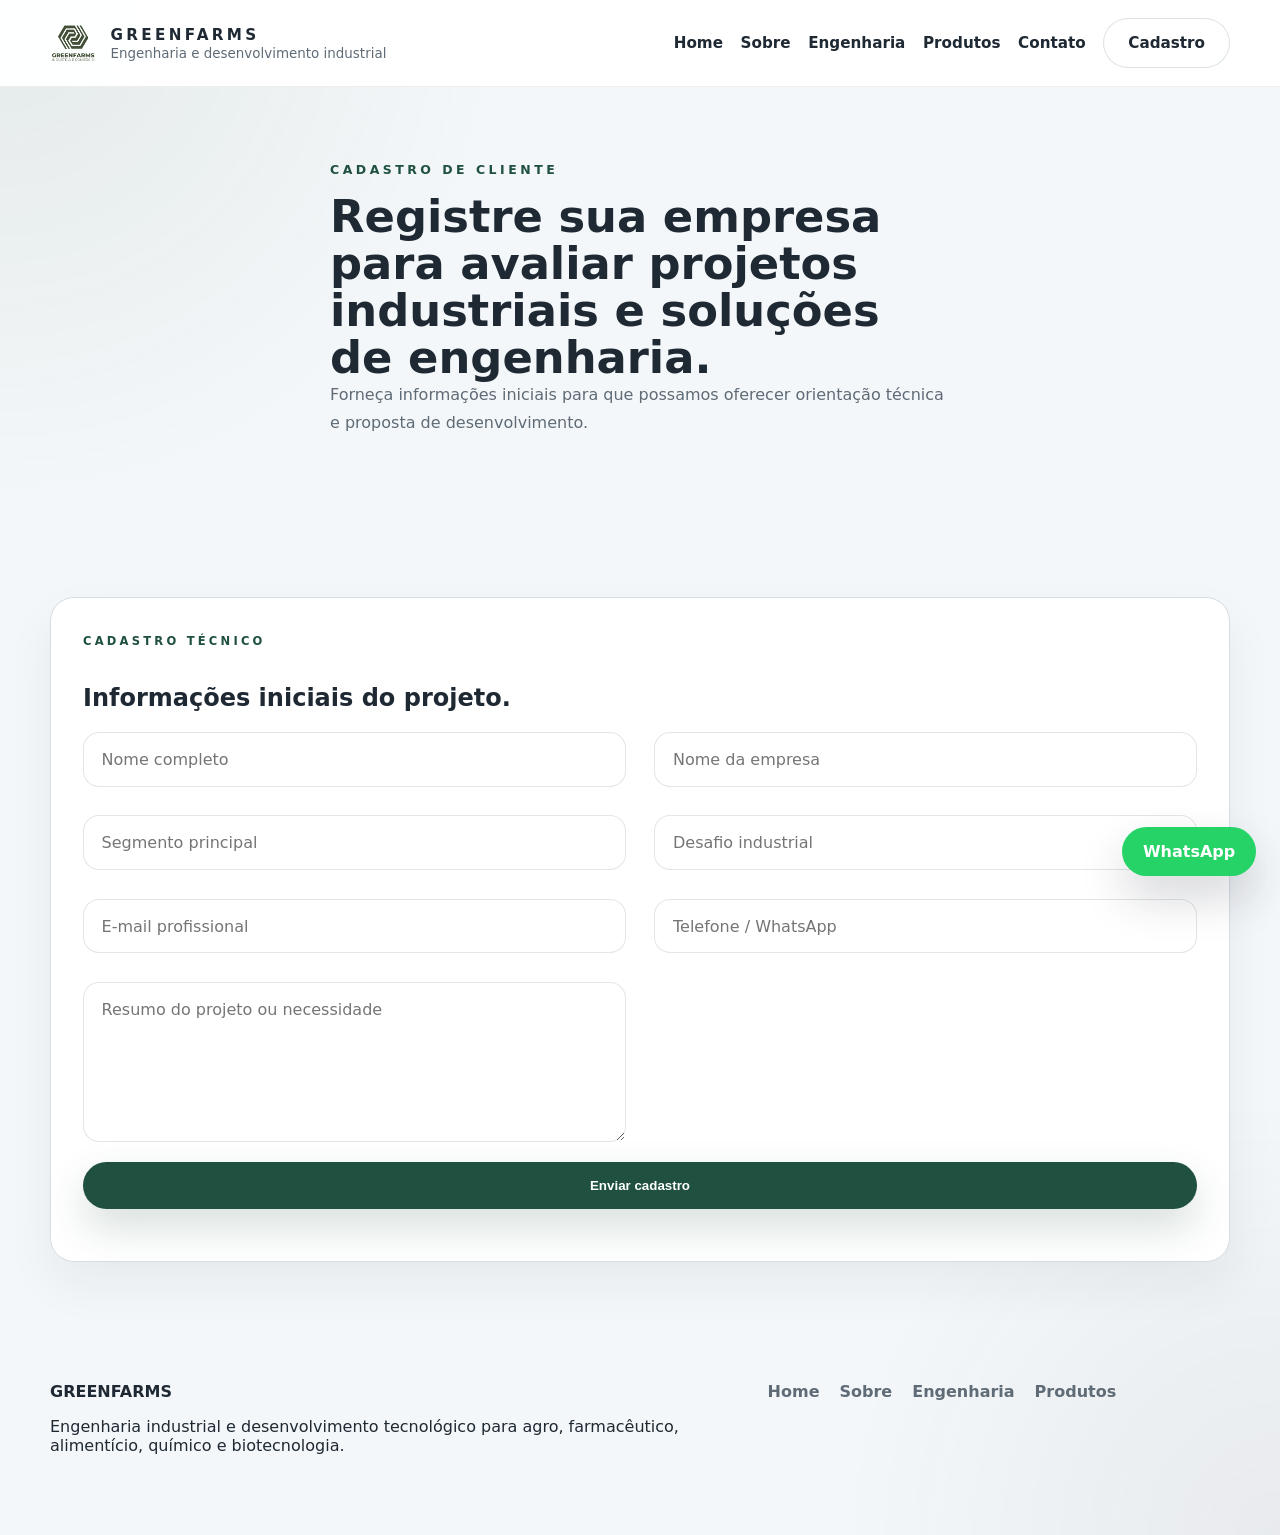
==== commit 329755be: "Atualização completa do tema" ====
--- a/cadastro.html
+++ b/cadastro.html
@@ -3,88 +3,59 @@
 <head>
   <meta charset="UTF-8">
   <meta name="viewport" content="width=device-width, initial-scale=1.0">
-  <title>Green Farms | Cadastro de Cliente</title>
-  <meta name="description" content="Registre sua empresa para projetos industriais sob medida e acesso técnico premium da Green Farms.">
+  <title>Cadastro de Cliente | GREENFARMS</title>
+  <meta name="description" content="Cadastre sua empresa para discutir projetos industriais, desenvolvimento de processos e soluções técnicas com a GREENFARMS.">
   <link rel="stylesheet" href="styles.css">
 </head>
 <body>
   <div class="page-shell">
     <header class="site-header">
-      <div class="container header-inner">
+      <div class="container header-row">
         <a class="brand" href="index.html">
-          <img src="images/company_logo.png" alt="Green Farms" class="brand-mark">
-          <div class="brand-details">
-            <strong class="brand-name">GREEN FARMS</strong>
-            <span class="brand-subtitle">Engenharia | Biotecnologia | Automação</span>
+          <img src="images/company_logo.png" alt="Logotipo GREENFARMS" class="brand-logo">
+          <div>
+            <strong class="brand-name">GREENFARMS</strong>
+            <p class="brand-tag">Engenharia e desenvolvimento industrial</p>
           </div>
         </a>
-
+        <button class="nav-toggle" aria-label="Abrir menu" data-toggle="nav"></button>
         <nav class="site-nav" data-nav>
-          <a data-i18n="nav.home" href="index.html">Início</a>
-          <a data-i18n="nav.about" href="sobre.html">Sobre</a>
-          <a data-i18n="nav.products" href="produtos.html">Produtos</a>
-          <a data-i18n="nav.engineering" href="engenharia.html">Engenharia</a>
-          <a data-i18n="nav.contact" href="contato.html">Contato</a>
+          <a href="index.html">Home</a>
+          <a href="sobre.html">Sobre</a>
+          <a href="engenharia.html">Engenharia</a>
+          <a href="produtos.html">Produtos</a>
+          <a href="contato.html">Contato</a>
+          <a href="cadastro.html" class="button outline">Cadastro</a>
         </nav>
-
-        <div class="header-actions">
-          <div class="language-switcher" aria-label="Mudar idioma">
-            <button type="button" data-lang="pt">PT</button>
-            <button type="button" data-lang="en">EN</button>
-            <button type="button" data-lang="es">ES</button>
-          </div>
-          <a href="cadastro.html" class="button outline" data-i18n="nav.register">Cadastro</a>
-          <button class="nav-toggle" aria-label="Abrir navegação" data-toggle="nav"></button>
-        </div>
       </div>
     </header>
 
     <main>
-      <section class="hero hero-medium">
-        <div class="container hero-grid">
-          <div class="hero-copy">
-            <span class="eyebrow">Cadastro de Cliente</span>
-            <h1>Registre sua empresa e acesse nosso pipeline técnico premium.</h1>
-            <p>Receba atendimento prioritário para projetos industriais em inox, plantas piloto e bioprocessos.</p>
-          </div>
-          <div class="hero-visual compact-card">
-            <div class="visual-card small-card">
-              <div class="visual-label">Cadastro corporativo para engenharia dedicada</div>
-            </div>
-          </div>
+      <section class="hero hero-small">
+        <div class="container hero-copy">
+          <span class="eyebrow">Cadastro de cliente</span>
+          <h1>Registre sua empresa para avaliar projetos industriais e soluções de engenharia.</h1>
+          <p>Forneça informações iniciais para que possamos oferecer orientação técnica e proposta de desenvolvimento.</p>
         </div>
       </section>
 
       <section class="section section-panel">
-        <div class="container section-grid">
-          <div class="form-card">
-            <span class="section-label">Cliente Green Farms</span>
-            <h2>Preencha os dados para iniciar a avaliação técnica.</h2>
-            <p>Nosso time analisa sua demanda e agenda uma reunião com foco em resultado industrial.</p>
-            <form data-endpoint="contact">
-              <div class="form-grid">
-                <input name="company" type="text" placeholder="Nome da empresa" data-i18n="register.company" required>
-                <input name="industry" type="text" placeholder="Segmento principal" data-i18n="register.industry" required>
-                <input name="challenge" type="text" placeholder="Desafio atual" data-i18n="register.challenge" required>
-                <input name="requirements" type="text" placeholder="Requisitos do projeto" data-i18n="register.requirements" required>
-                <input name="email" type="email" placeholder="E-mail profissional" data-i18n="contact.email" required>
-                <input name="phone" type="tel" placeholder="Telefone / WhatsApp" data-i18n="contact.phone" required>
-                <textarea name="message" rows="5" placeholder="Notas adicionais" data-i18n="register.message"></textarea>
-              </div>
-              <button type="submit" class="button primary" data-i18n="register.submit">Enviar cadastro</button>
-              <p class="form-status" aria-live="polite"></p>
-            </form>
-          </div>
-
-          <aside class="info-card">
-            <p class="section-label">Por que cadastrar?</p>
-            <ul class="checklist">
-              <li>Atendimento técnico prioritário</li>
-              <li>Proposta alinhada ao seu processo</li>
-              <li>Conexão direta com engenharia de projetos</li>
-              <li>Estúdio técnico para bioprocessos e plantas piloto</li>
-            </ul>
-          </aside>
+        <div class="container form-card">
+          <span class="section-label">Cadastro técnico</span>
+          <h2>Informações iniciais do projeto.</h2>
+          <form data-email-target="contato@greenfarms.com.br">
+            <div class="form-grid">
+              <input name="nome" type="text" placeholder="Nome completo" required>
+              <input name="empresa" type="text" placeholder="Nome da empresa" required>
+              <input name="segmento" type="text" placeholder="Segmento principal" required>
+              <input name="desafio" type="text" placeholder="Desafio industrial" required>
+              <input name="email" type="email" placeholder="E-mail profissional" required>
+              <input name="telefone" type="tel" placeholder="Telefone / WhatsApp" required>
+              <textarea name="descricao" rows="5" placeholder="Resumo do projeto ou necessidade" required></textarea>
+            </div>
+            <button type="submit" class="button primary">Enviar cadastro</button>
+            <p class="form-status" aria-live="polite"></p>
+          </form>
         </div>
       </section>
     </main>
@@ -92,20 +63,20 @@
     <footer class="site-footer">
       <div class="container footer-grid">
         <div>
-          <strong>GREEN FARMS</strong>
-          <p>Engenharia e biotecnologia industrial premium.</p>
+          <strong>GREENFARMS</strong>
+          <p>Engenharia industrial e desenvolvimento tecnológico para agro, farmacêutico, alimentício, químico e biotecnologia.</p>
         </div>
-        <nav class="footer-nav">
+        <div class="footer-links">
+          <a href="index.html">Home</a>
           <a href="sobre.html">Sobre</a>
+          <a href="engenharia.html">Engenharia</a>
           <a href="produtos.html">Produtos</a>
-          <a href="contato.html">Contato</a>
-          <a href="index.html">Início</a>
-        </nav>
+        </div>
       </div>
     </footer>
   </div>
 
-  <a class="whatsapp-float" href="https://wa.me/5516981349898?text=Ol%C3%A1%2C%20Green%20Farms.%20Preciso%20de%20uma%20solu%C3%A7%C3%A3o%20industrial." target="_blank" rel="noopener noreferrer">WhatsApp</a>
+  <a class="whatsapp-float" href="https://wa.me/5516981349898" target="_blank" rel="noopener noreferrer">WhatsApp</a>
   <script src="app.js"></script>
 </body>
 </html>
--- a/styles.css
+++ b/styles.css
@@ -1,21 +1,22 @@
+/* Estilo institucional minimalista e técnico */
 :root {
-  color-scheme: dark;
+  color-scheme: light;
   font-family: Inter, system-ui, -apple-system, BlinkMacSystemFont, "Segoe UI", sans-serif;
-  background: #07131b;
-  color: #f4f7fb;
-  --bg: #07131b;
-  --surface: rgba(8, 23, 35, 0.88);
-  --surface-strong: rgba(16, 40, 58, 0.95);
-  --text: #e7edf3;
-  --text-muted: #9fb7c4;
-  --border: rgba(255, 255, 255, 0.12);
-  --accent: #4aa17d;
-  --primary: #2aa280;
-  --shadow: 0 30px 60px rgba(0, 0, 0, 0.25);
-  --radius: 28px;
-}
-
-*, *::before, *::after {
+  background: #f1f4f6;
+  color: #1f2933;
+  --bg: #f4f7f9;
+  --surface: #ffffff;
+  --panel: #edf2f5;
+  --text: #1f2933;
+  --muted: #5f6b76;
+  --border: #d5dde5;
+  --accent: #1f5040;
+  --accent-soft: rgba(31,80,64,0.12);
+  --shadow: 0 24px 60px rgba(31,41,55,0.08);
+  --radius: 24px;
+}
+
+* {
   box-sizing: border-box;
 }
 
@@ -26,11 +27,10 @@
 body {
   margin: 0;
   min-height: 100vh;
-  background: radial-gradient(circle at top left, rgba(42, 162, 128, 0.18), transparent 20%),
-              radial-gradient(circle at 80% 10%, rgba(70, 190, 160, 0.12), transparent 16%),
-              linear-gradient(180deg, #07131b 0%, #0f2332 100%);
+  background: radial-gradient(circle at top left, rgba(31,80,64,0.08), transparent 25%),
+              radial-gradient(circle at bottom right, rgba(31,41,55,0.06), transparent 22%),
+              var(--bg);
   color: var(--text);
-  font-size: 16px;
 }
 
 img {
@@ -53,61 +53,58 @@
 }
 
 .container {
-  width: min(1200px, calc(100% - 2rem));
+  width: min(1180px, calc(100% - 2rem));
   margin: 0 auto;
 }
 
 .site-header {
   position: sticky;
   top: 0;
+  width: 100%;
   z-index: 20;
-  background: rgba(9, 19, 30, 0.88);
-  border-bottom: 1px solid rgba(255, 255, 255, 0.08);
+  background: rgba(255,255,255,0.96);
+  border-bottom: 1px solid rgba(31,41,55,0.08);
   backdrop-filter: blur(18px);
 }
 
-.header-inner {
+.header-row {
   display: flex;
   align-items: center;
   justify-content: space-between;
   gap: 1rem;
-  min-height: 84px;
+  min-height: 86px;
 }
 
 .brand {
   display: flex;
   align-items: center;
-  gap: 0.85rem;
-}
-
-.brand-mark {
+  gap: 0.9rem;
+}
+
+.brand-logo {
   width: 46px;
   height: 46px;
   object-fit: contain;
 }
 
-.brand-details {
-  display: flex;
-  flex-direction: column;
-  gap: 0.15rem;
-}
-
 .brand-name {
+  margin: 0;
   font-size: 0.95rem;
-  letter-spacing: 0.24em;
-  font-weight: 700;
+  letter-spacing: 0.22em;
   text-transform: uppercase;
-}
-
-.brand-subtitle {
-  font-size: 0.82rem;
-  color: var(--text-muted);
+  font-weight: 700;
+}
+
+.brand-tag {
+  margin: 0.15rem 0 0;
+  font-size: 0.84rem;
+  color: var(--muted);
 }
 
 .site-nav {
   display: flex;
   align-items: center;
-  gap: 1.2rem;
+  gap: 1.1rem;
   flex-wrap: wrap;
 }
 
@@ -120,52 +117,51 @@
 
 .site-nav a:hover,
 .site-nav a.active {
-  color: var(--primary);
+  color: var(--accent);
 }
 
 .site-nav a.button {
-  padding: 0.95rem 1.4rem;
+  padding: 0.95rem 1.5rem;
   border-radius: 999px;
-  border: 1px solid rgba(42, 162, 128, 0.22);
-  background: rgba(255,255,255,0.08);
-}
-
-.header-actions {
-  display: flex;
-  align-items: center;
-  gap: 1rem;
-}
-
-.language-switcher {
-  display: flex;
-  align-items: center;
-  gap: 0.7rem;
-}
-
-.language-switcher button {
-  border: 1px solid rgba(255,255,255,0.12);
-  background: rgba(255,255,255,0.06);
+  border: 1px solid rgba(31,80,64,0.16);
+  background: rgba(255,255,255,0.94);
+}
+
+.button {
+  display: inline-flex;
+  align-items: center;
+  justify-content: center;
+  border: none;
+  border-radius: 999px;
+  font-weight: 700;
+  padding: 1rem 1.75rem;
+  transition: transform 0.24s ease, background 0.24s ease, box-shadow 0.24s ease;
+}
+
+.button.primary {
+  background: var(--accent);
+  color: #fff;
+  box-shadow: 0 18px 40px rgba(31,80,64,0.18);
+}
+
+.button.secondary,
+.button.outline {
+  background: rgba(255,255,255,0.94);
   color: var(--text);
-  font-weight: 700;
-  font-size: 0.83rem;
-  padding: 0.8rem 1rem;
-  border-radius: 999px;
-  transition: background 0.2s ease, color 0.2s ease;
-}
-
-.language-switcher button:hover,
-.language-switcher button.active {
-  background: rgba(42, 162, 128, 0.18);
-  color: #fff;
+  border: 1px solid rgba(31,80,64,0.16);
+}
+
+.button:hover {
+  transform: translateY(-1px);
 }
 
 .nav-toggle {
   display: none;
   width: 46px;
   height: 46px;
-  border: 1px solid rgba(255,255,255,0.12);
   border-radius: 16px;
-  background: rgba(255,255,255,0.06);
+  border: 1px solid rgba(31,41,55,0.1);
+  background: rgba(255,255,255,0.95);
   position: relative;
 }
 
@@ -173,280 +169,253 @@
 .nav-toggle::after {
   content: "";
   position: absolute;
-  left: 12px;
-  right: 12px;
+  left: 14px;
+  right: 14px;
   height: 2px;
   background: var(--text);
   border-radius: 999px;
 }
 
 .nav-toggle::before {
-  top: 16px;
+  top: 17px;
 }
 
 .nav-toggle::after {
-  bottom: 16px;
+  bottom: 17px;
 }
 
 .hero {
-  padding: 5rem 0 6rem;
-}
-
-.hero-medium {
-  padding: 4rem 0 5rem;
+  padding: 5rem 0 5.5rem;
+}
+
+.hero-large {
+  padding-top: 6rem;
+}
+
+.hero-small {
+  padding-top: 4.5rem;
+}
+
+.hero-grid,
+.section-grid,
+.cards-grid,
+.form-grid {
+  display: grid;
+  gap: 1.8rem;
 }
 
 .hero-grid {
-  display: grid;
   grid-template-columns: 1.05fr 0.95fr;
-  gap: 2rem;
   align-items: center;
 }
 
 .hero-copy {
-  max-width: 640px;
-}
-
-.hero-copy .eyebrow {
+  max-width: 620px;
+}
+
+.eyebrow {
   display: inline-flex;
   text-transform: uppercase;
-  letter-spacing: 0.32em;
+  letter-spacing: 0.28em;
   font-size: 0.78rem;
-  color: var(--primary);
-  font-weight: 800;
-  margin-bottom: 1.3rem;
-}
-
-.hero h1 {
-  margin: 0;
-  font-size: clamp(2.25rem, 4.5vw, 3.6rem);
-  line-height: 1.02;
-}
-
-.hero p {
-  margin: 1.6rem 0 2.2rem;
-  color: var(--text-muted);
-  max-width: 720px;
-  line-height: 1.75;
-}
-
-.button {
-  display: inline-flex;
-  align-items: center;
-  justify-content: center;
-  padding: 1rem 1.7rem;
-  border-radius: 999px;
-  border: none;
-  font-weight: 700;
-  text-decoration: none;
-  transition: transform 0.25s ease, box-shadow 0.25s ease, background 0.25s ease;
-}
-
-.button.primary {
-  background: linear-gradient(135deg, var(--primary), #1b8f73);
-  color: white;
-  box-shadow: 0 22px 40px rgba(0, 0, 0, 0.25);
-}
-
-.button.outline {
-  background: transparent;
-  color: var(--text);
-  border: 1px solid rgba(255,255,255,0.16);
-}
-
-.button:hover {
-  transform: translateY(-2px);
-}
-
-.hero-visual {
-  display: grid;
-}
-
-.compact-card {
-  min-height: 340px;
-  border-radius: 28px;
-  padding: 2.2rem;
-  background: linear-gradient(180deg, rgba(255,255,255,0.08), rgba(255,255,255,0.04));
-  border: 1px solid rgba(255,255,255,0.12);
-  box-shadow: 0 35px 70px rgba(0, 0, 0, 0.18);
-}
-
-.visual-card.small-card {
-  min-height: 260px;
-  position: relative;
-  display: grid;
-  place-items: center;
-}
-
-.visual-label {
-  padding: 1rem 1.3rem;
-  border-radius: 999px;
-  background: rgba(13, 30, 45, 0.94);
-  color: #d9f6e8;
-  font-size: 0.95rem;
-  text-align: center;
-}
-
-.section {
-  padding: 4.5rem 0;
-}
-
-.section-panel .section-grid,
-.section-split .section-grid,
-.cta-card {
-  display: grid;
-  grid-template-columns: 1.2fr 0.85fr;
-  gap: 2rem;
-  align-items: start;
-}
-
-.section-label {
-  display: inline-flex;
-  font-size: 0.75rem;
-  letter-spacing: 0.3em;
-  text-transform: uppercase;
-  color: var(--primary);
-  font-weight: 700;
-  margin-bottom: 0.9rem;
-}
-
+  color: var(--accent);
+  margin-bottom: 1rem;
+  font-weight: 700;
+}
+
+.hero h1,
 .section-header h2,
 .cta-card h2 {
   margin: 0;
-  font-size: clamp(2rem, 3.1vw, 2.9rem);
+  font-size: clamp(2rem, 3.5vw, 3.2rem);
   line-height: 1.05;
 }
 
-.section-header p,
-.form-card p,
+.hero p,
+.section-panel p,
 .info-card p,
-.feature-card p,
-.checklist li {
+.mini-card p,
+.footer p,
+.value-list li {
+  margin: 0;
+  color: var(--muted);
+  line-height: 1.75;
+  font-size: 1rem;
+}
+
+.hero-actions {
+  display: flex;
+  flex-wrap: wrap;
+  gap: 1rem;
+  margin-top: 2rem;
+}
+
+.hero-visual {
+  position: relative;
+}
+
+.hero-visual img {
+  border-radius: 28px;
+  box-shadow: var(--shadow);
+  object-fit: cover;
+}
+
+.hero-tag {
+  position: absolute;
+  left: 1.5rem;
+  bottom: 1.5rem;
+  background: rgba(31,41,55,0.88);
+  color: #fff;
+  padding: 0.85rem 1rem;
+  border-radius: 999px;
+  font-size: 0.9rem;
+}
+
+.section {
+  padding: 4.5rem 0;
+}
+
+.section-border {
+  border-top: 1px solid rgba(31,41,55,0.08);
+}
+
+.section-panel {
+  padding: 4.5rem 0;
+}
+
+.section-label {
+  display: inline-flex;
+  text-transform: uppercase;
+  letter-spacing: 0.28em;
+  font-size: 0.72rem;
+  font-weight: 700;
+  color: var(--accent);
+  margin-bottom: 1rem;
+}
+
+.section-grid {
+  grid-template-columns: minmax(280px, 1fr) minmax(280px, 1fr);
+  align-items: start;
+}
+
+.cards-grid {
+  grid-template-columns: repeat(auto-fit, minmax(240px, 1fr));
+}
+
+.mini-card,
+.info-card,
+.form-card,
+.cta-card,
+.map-panel {
+  background: var(--surface);
+  border: 1px solid var(--border);
+  border-radius: var(--radius);
+  padding: 2rem;
+  box-shadow: 0 22px 50px rgba(31,41,55,0.06);
+}
+
+.mini-card span,
+.feature-list article strong {
+  display: block;
+  margin-bottom: 0.85rem;
+  font-size: 1.05rem;
+  font-weight: 700;
+}
+
+.value-list {
+  list-style: disc inside;
+  padding-left: 0;
   margin: 1rem 0 0;
-  color: var(--text-muted);
-  line-height: 1.8;
-}
-
-.form-card,
-.info-card,
-.feature-card,
-.cta-card {
-  background: rgba(255,255,255,0.06);
-  border: 1px solid rgba(255,255,255,0.12);
-  border-radius: 30px;
-  padding: 2rem;
-  box-shadow: 0 28px 60px rgba(0, 0, 0, 0.16);
-}
-
-.form-card h2 {
-  margin-top: 0;
+}
+
+.value-list li {
+  margin-bottom: 0.8rem;
 }
 
 .form-grid {
-  display: grid;
-  gap: 1rem;
   grid-template-columns: repeat(2, minmax(0, 1fr));
 }
 
 .form-grid input,
 .form-grid textarea {
   width: 100%;
-  border: 1px solid rgba(255,255,255,0.12);
-  background: rgba(255,255,255,0.06);
-  color: #eef6fb;
-  border-radius: 18px;
-  padding: 1rem 1.1rem;
+  padding: 1.05rem 1.1rem;
+  border-radius: 1rem;
+  border: 1px solid rgba(31,41,55,0.12);
+  background: #fff;
+  color: var(--text);
   font: inherit;
 }
 
 .form-grid textarea {
-  min-height: 170px;
   resize: vertical;
-}
-
-.form-grid input::placeholder,
-.form-grid textarea::placeholder {
-  color: rgba(255,255,255,0.58);
-}
-
-.checklist {
-  list-style: none;
-  padding: 0;
-  margin: 1rem 0 0 0;
-}
-
-.checklist li {
-  position: relative;
-  padding-left: 1.8rem;
-}
-
-.checklist li::before {
-  content: "";
-  position: absolute;
-  left: 0;
-  top: 0.55rem;
-  width: 0.75rem;
-  height: 0.75rem;
-  border-radius: 50%;
-  background: var(--primary);
+  min-height: 160px;
+}
+
+.form-card form {
+  display: grid;
+  gap: 1.25rem;
+}
+
+.form-status {
+  color: var(--accent);
+  font-size: 0.95rem;
+  margin-top: 0.5rem;
+}
+
+.cta-card {
+  display: grid;
+  grid-template-columns: 1fr auto;
+  gap: 2rem;
+  align-items: center;
+}
+
+.cta-card h2 {
+  font-size: clamp(1.8rem, 3vw, 2.4rem);
 }
 
 .footer-grid {
   display: grid;
-  grid-template-columns: 1.4fr 1fr;
+  grid-template-columns: 1.5fr 1fr;
   gap: 1.5rem;
   padding: 3rem 0 4rem;
 }
 
-.footer-nav {
+.footer-links {
   display: flex;
   flex-wrap: wrap;
   gap: 1.25rem;
 }
 
-.footer-nav a {
-  color: var(--text-muted);
+.footer-links a {
+  color: var(--muted);
   font-weight: 600;
-}
-
-.form-status {
-  margin-top: 0.9rem;
-  color: var(--primary);
-  font-weight: 700;
 }
 
 .whatsapp-float {
   position: fixed;
   right: 1.5rem;
   bottom: 1.5rem;
-  display: inline-flex;
-  align-items: center;
-  justify-content: center;
-  padding: 1rem 1.4rem;
-  border-radius: 999px;
   background: #25d366;
   color: #fff;
-  text-decoration: none;
-  box-shadow: 0 22px 45px rgba(0, 0, 0, 0.18);
+  padding: 0.95rem 1.3rem;
+  border-radius: 999px;
+  box-shadow: 0 22px 45px rgba(31,41,55,0.18);
+  font-weight: 700;
   z-index: 30;
-  font-weight: 700;
 }
 
 @media (max-width: 1024px) {
   .hero-grid,
-  .section-panel .section-grid,
-  .section-split .section-grid,
+  .section-grid,
+  .cards-grid,
   .cta-card {
     grid-template-columns: 1fr;
   }
-
-  .hero {
-    padding: 4rem 0 5rem;
-  }
 }
 
 @media (max-width: 820px) {
-  .header-inner {
+  .header-row {
     flex-wrap: wrap;
     align-items: flex-start;
   }
@@ -455,7 +424,7 @@
     width: 100%;
     flex-direction: column;
     padding: 1rem 0;
-    border-top: 1px solid rgba(255,255,255,0.12);
+    border-top: 1px solid rgba(31,41,55,0.08);
     display: none;
   }
 
@@ -464,7 +433,7 @@
   }
 
   .site-nav a {
-    padding: 0.7rem 0;
+    padding: 0.65rem 0;
   }
 
   .nav-toggle {
@@ -473,12 +442,6 @@
 
   .form-grid {
     grid-template-columns: 1fr;
-  }
-
-  .language-switcher {
-    width: 100%;
-    justify-content: flex-start;
-    margin-top: 0.75rem;
   }
 }
 
@@ -487,7 +450,11 @@
     width: min(100%, calc(100% - 1.5rem));
   }
 
+  .hero {
+    padding-top: 3.5rem;
+  }
+
   .hero h1 {
-    font-size: clamp(1.9rem, 8vw, 2.8rem);
-  }
-}
+    font-size: clamp(1.8rem, 8vw, 2.6rem);
+  }
+}
